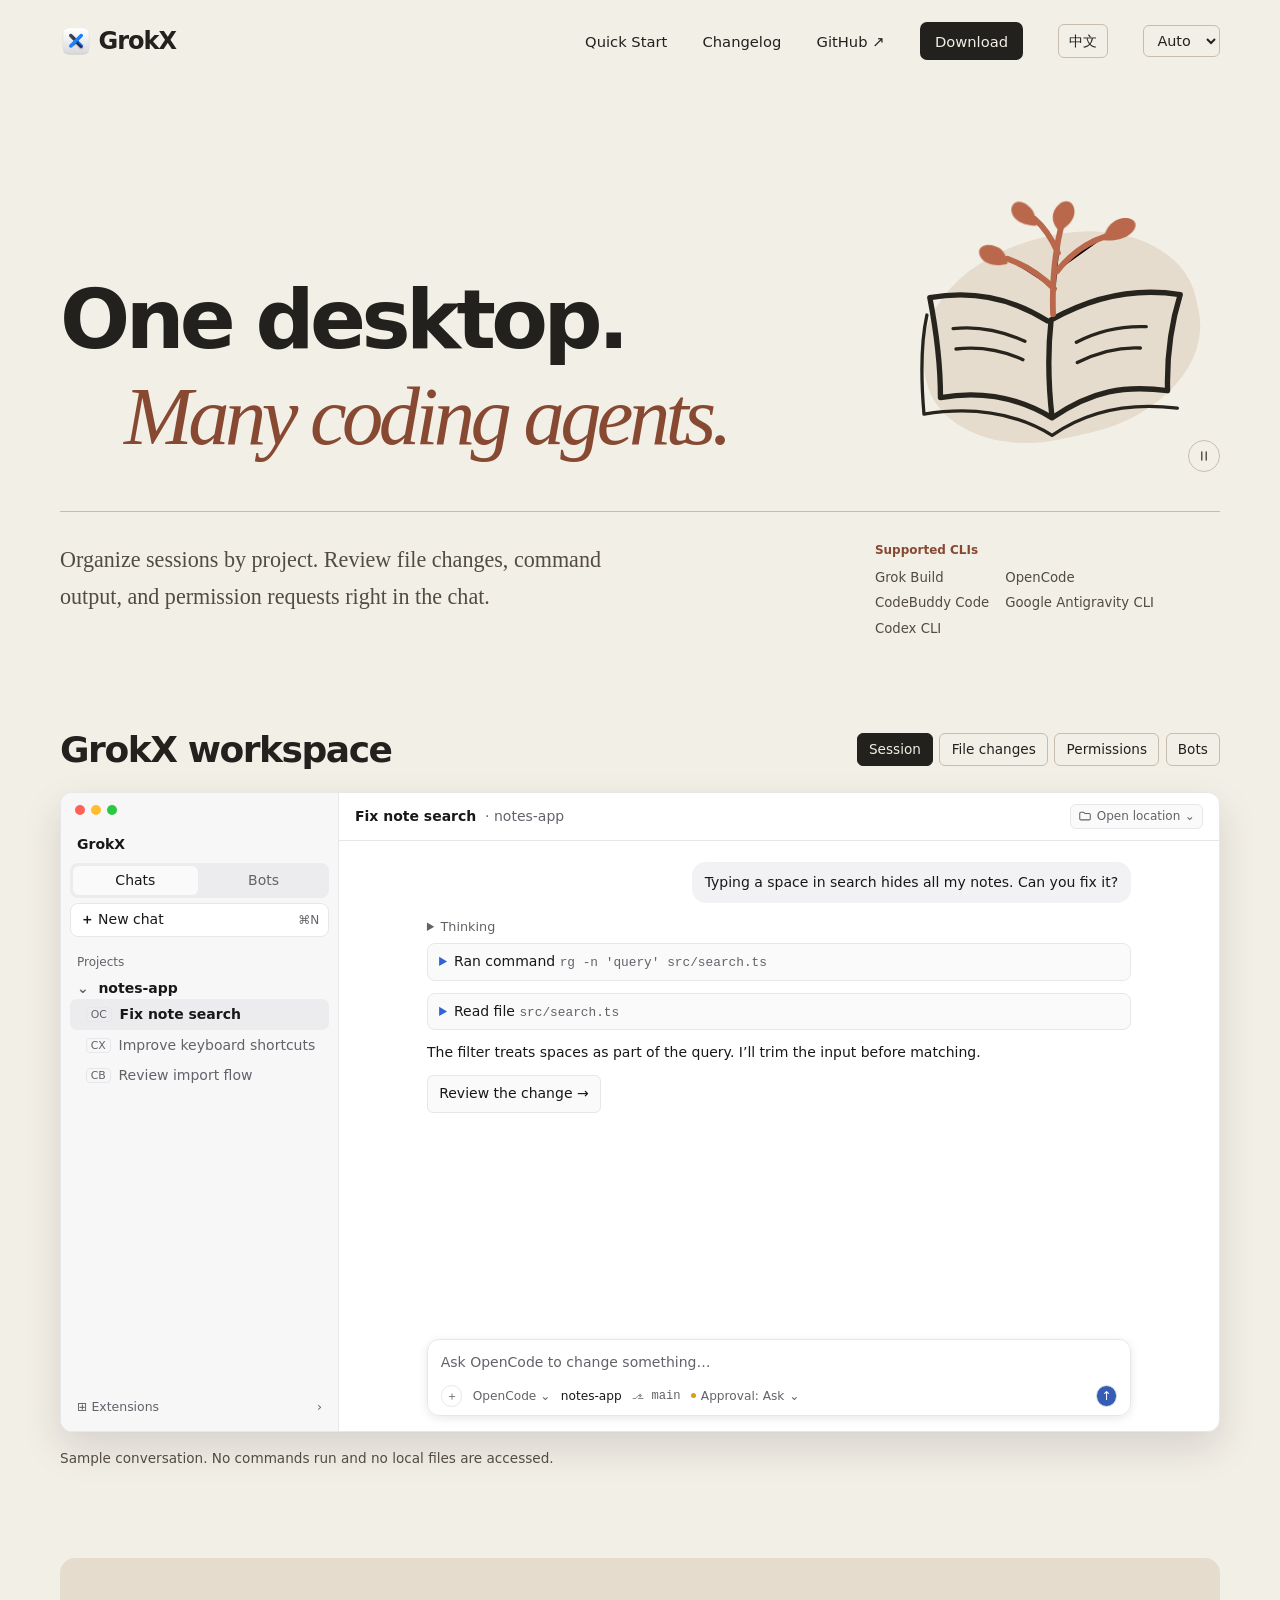
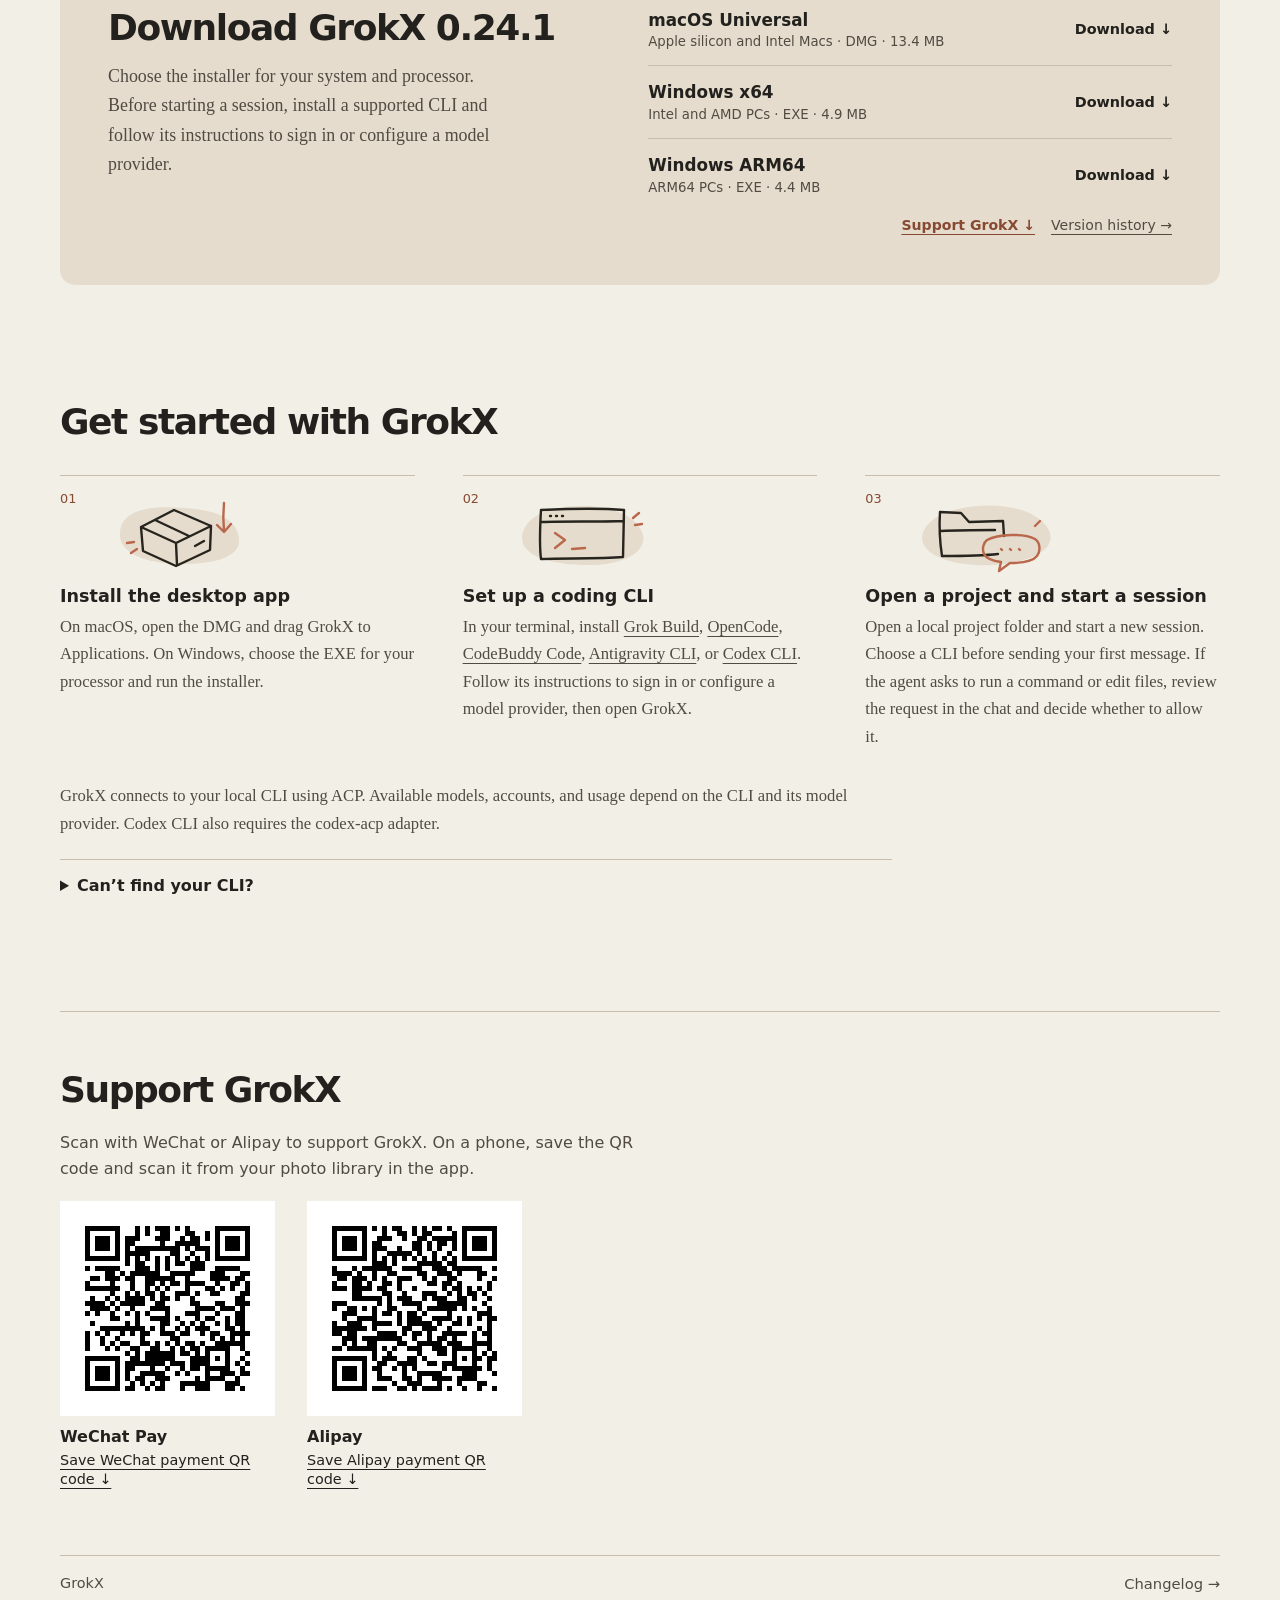
==== index.html @ e0d420cb "Give the hero illustration a gentle looping motion" ====
<!doctype html>
<html lang="zh-CN">
<head>
<meta charset="utf-8">
<meta name="viewport" content="width=device-width, initial-scale=1">
<meta name="description" content="下载 GrokX，了解如何安装 CLI、打开项目并开始会话。" data-en-content="Download GrokX and learn how to install a CLI, open a project, and start a session.">
<link rel="icon" href="grokx-icon.png">
<link rel="preload" href="fonts/wenkai-tc-heading.woff2" as="font" type="font/woff2" crossorigin>

<title data-en="GrokX · Downloads and Quick Start">GrokX · 下载与使用指南</title>
<script src="preferences.js"></script>
<link rel="stylesheet" href="site.css">
<!-- The workspace markup and stylesheet must update together. -->
<link rel="stylesheet" href="preview.4d5db978c42a.css">
<script src="preview.3f9834905d82.js" defer></script>
<style>
/* LXGW WenKai TC Light from Google Fonts, subset to the homepage heading. See fonts/OFL-LXGW-WenKai-TC.txt. */
@font-face{font-family:"GrokX WenKai";src:url("fonts/wenkai-tc-heading.woff2") format("woff2");font-style:normal;font-weight:300;font-display:swap}
.hero{padding:clamp(3.75rem,8vw,7rem) 0 clamp(3.5rem,7vw,6rem)}
.hero-composition{display:grid;grid-template-columns:minmax(0,2.25fr) minmax(0,1fr);align-items:end;gap:clamp(1rem,3vw,2.5rem);padding-bottom:clamp(1.8rem,4vw,3.25rem)}
.hero h1{position:relative;z-index:1;margin:0;font-size:clamp(3rem,7.35vw,6.3rem);letter-spacing:-.055em;line-height:1.04;font-weight:760}
.hero-line,.hero-accent{display:block}
@media(prefers-reduced-motion:no-preference){
  .typing-rest{visibility:hidden}
  .typing-cursor{position:relative}
  .typing-cursor::after{content:"";position:absolute;inset-inline-start:.035em;inset-block-end:.1em;width:2px;height:.78em;background:currentColor}
}
.hero-accent{padding-inline-start:clamp(1rem,5vw,4.1rem);margin-top:.13em;font-weight:650;letter-spacing:-.04em;color:var(--step)}
html[lang="zh-CN"] .hero h1{font-family:"GrokX WenKai","Kaiti SC",KaiTi,var(--serif);font-weight:300;font-synthesis:none;letter-spacing:-.02em;line-height:1.1}
html[lang="zh-CN"] .hero-accent{font-weight:inherit;letter-spacing:inherit}
html[lang="en"] .hero h1{font-size:clamp(2.65rem,6.45vw,5.55rem)}
html[lang="en"] .hero-accent{font-family:var(--serif);font-style:italic;font-weight:400;letter-spacing:inherit}
.hero-art{position:relative;isolation:isolate;align-self:end;margin:0 0 -.75rem;max-width:330px;width:100%;justify-self:end}
.hero-art::before{content:"";position:absolute;z-index:-1;inset:18% 6% 12% 9%;background:var(--sand);border-radius:52% 45% 48% 42%;transform:rotate(-12deg)}
.art{display:block;width:100%;overflow:visible}
.hero-motion{position:absolute;inset-inline-end:0;inset-block-end:0;width:32px;height:32px;padding:7px;border:1px solid var(--line);border-radius:50%;background:var(--paper);color:var(--soft);cursor:pointer}
.hero-motion:hover{color:var(--ink);background:var(--sand)}
.hero-motion:focus-visible{outline:2px solid var(--focus);outline-offset:3px}
.hero-motion svg{display:block;width:100%;height:100%}
.hero-motion[aria-pressed="true"] .motion-play,.hero-motion[aria-pressed="false"] .motion-pause{display:none}
.hero-notes{display:grid;grid-template-columns:minmax(0,2.25fr) minmax(0,1fr);gap:clamp(1rem,3vw,2.5rem);align-items:start;border-top:1px solid var(--line);padding-top:clamp(1.2rem,2.5vw,1.9rem)}
.lead,.panel-intro p,.steps p,.note{font-family:var(--serif);color:var(--soft);line-height:1.65}
.lead{font-size:clamp(1.13rem,1.85vw,1.38rem);margin:0;max-width:34rem}
.hero-tools{font-size:.83rem;color:var(--soft);line-height:1.45}
.hero-tools p{margin:0 0 .5rem;font-size:.75rem;font-weight:650;color:var(--step)}
.hero-tools ul{display:grid;grid-template-columns:auto minmax(0,1fr);gap:.4rem 1rem}
.hero-tools li{border:0}
.downloads{display:grid;grid-template-columns:minmax(0,1fr) minmax(0,1.13fr);gap:clamp(2rem,6vw,6rem);background:var(--sand);border-radius:15px;padding:clamp(1.65rem,4vw,3rem)}
.panel-intro{display:flex;flex-direction:column;align-items:flex-start}
h2{font-size:clamp(1.65rem,3vw,2.25rem);letter-spacing:-.04em;line-height:1.2;margin:0}
.panel-intro p{font-size:1.12rem;max-width:25rem;margin:.75rem 0 1.5rem}
.history{color:var(--soft);font-size:.88rem;line-height:1.6}
.history{display:flex;justify-content:flex-end;flex-wrap:wrap;gap:.6rem 1rem;margin:1rem 0 0}
.support-link{color:var(--step);font-weight:650}
.troubleshooting{max-width:52rem;margin-top:1.4rem;padding-top:1rem;border-top:1px solid var(--line)}
.troubleshooting summary{cursor:pointer;font-weight:600}
.troubleshooting p{font-family:var(--serif);color:var(--soft);line-height:1.65}
ul{list-style:none;margin:0;padding:0}
li+li{border-top:1px solid var(--line)}
.download{display:grid;grid-template-columns:minmax(0,1fr) auto;align-items:center;gap:.3rem 1rem;padding:1rem 0;text-decoration:none}
li:first-child .download{padding-top:.2rem}
li:last-child .download{padding-bottom:.2rem}
.download strong{font-size:1.05rem;font-weight:650}
.download:hover strong{text-decoration:underline}
.detail{grid-row:2;color:var(--soft);font-size:.83rem}
.action{grid-column:2;grid-row:1 / 3;font-size:.9rem;font-weight:650;white-space:nowrap}
.guide{padding:clamp(3.75rem,9vw,7.5rem) 0}
.support{border-top:1px solid var(--line);padding:clamp(2rem,5vw,3.5rem) 0 clamp(2.3rem,5vw,4rem)}
.support-body{margin:1.2rem 0 .2rem}
.support-body p{max-width:38rem;margin:0 0 1.25rem;color:var(--soft);line-height:1.6}
.support-options{display:grid;grid-template-columns:repeat(2,minmax(0,215px));gap:1.4rem 2rem}
.support-options figure{margin:0}
.support-options img{display:block;width:100%;height:auto;background:#fff}
.support-options figcaption{margin:.65rem 0 .25rem;font-weight:650}
.support-options a{font-size:.9rem}
@media(max-width:540px){.support-options{grid-template-columns:minmax(0,215px)}}
.download-dialog{width:min(34rem,calc(100% - 2rem));max-height:calc(100dvh - 2rem);overflow:auto;padding:clamp(1rem,4vw,2rem);border:1px solid var(--line);border-radius:15px;background:var(--paper);color:var(--ink)}
.download-dialog::backdrop{background:#18151099}
.download-dialog header{display:flex;align-items:flex-start;justify-content:space-between;gap:1rem}
.download-dialog h2{font-size:clamp(1.35rem,4vw,1.8rem)}
.download-dialog p{color:var(--soft);line-height:1.5;margin:.6rem 0 1rem}
.download-dialog form{margin:0}
.dialog-close{border:0;background:transparent;color:inherit;font:inherit;font-size:1.5rem;line-height:1;cursor:pointer;padding:0 .2rem .25rem}
.dialog-close:focus-visible{outline:2px solid var(--focus);outline-offset:3px}
.dialog-codes .support-options{grid-template-columns:repeat(2,minmax(0,1fr));gap:clamp(.75rem,4vw,1.25rem)}
.dialog-codes .support-options img{max-width:215px}
.dialog-codes .support-options a{font-size:.8rem;overflow-wrap:anywhere}
.dialog-actions{display:flex;justify-content:flex-end;margin-top:1.25rem}

.steps{display:grid;grid-template-columns:repeat(3,minmax(0,1fr));gap:clamp(1.4rem,4vw,3rem);margin-top:2rem}
.steps article{border-top:1px solid var(--line);padding-top:.8rem}
.step-visual{display:flex;align-items:flex-start;gap:clamp(.8rem,2vw,1.5rem);margin:.15rem 0 .65rem}
.step-sketch{display:block;width:clamp(7rem,13vw,10rem);height:auto}
.step-sketch .wash{fill:var(--sand)}
.step-sketch .ink,.step-sketch .accent{fill:none;stroke:var(--illustration-ink);stroke-width:2.4;stroke-linecap:round;stroke-linejoin:round}
.step-sketch .accent{stroke:var(--clay)}
.step-no{color:var(--step);font-size:.8rem;font-variant-numeric:tabular-nums}
h3{font-size:1.1rem;margin:.65rem 0 .45rem}
.steps p,.note{margin:0;font-size:1.04rem}
.note{max-width:52rem;margin-top:2rem}
@media(max-width:850px){
  .hero-composition{grid-template-columns:minmax(0,1fr);gap:.25rem;padding-bottom:1.6rem}
  .hero h1{font-size:clamp(2.3rem,8.3vw,4.8rem)}
  html[lang="en"] .hero h1{font-size:clamp(2.25rem,7.6vw,4.4rem)}
  .hero-art{width:min(49%,220px);margin:-.3rem 0 -.35rem}
  .hero-notes{grid-template-columns:1fr;gap:1rem}
  .hero-tools ul{grid-template-columns:repeat(2,minmax(0,max-content));gap:.45rem 1.5rem}
}
@media(max-width:720px){.hero{padding:2.8rem 0 3.5rem}.downloads,.steps{grid-template-columns:1fr}.downloads{gap:1.8rem}.steps{gap:1.3rem}}
@media(max-width:370px){.hero-accent{padding-inline-start:.45rem}}
.download:focus-visible strong{text-decoration:underline}
.button:hover,.button:focus-visible{background:var(--button-hover);text-decoration:none}
.download:hover,.download:focus-visible{background:var(--row-hover);border-radius:6px}
#downloads,#guide,#support{scroll-margin-top:1.25rem}
.action [aria-hidden]{display:inline-block}
@media(prefers-reduced-motion:no-preference){
  .art .ink-lines path{stroke-dasharray:1;animation:draw-ink 920ms cubic-bezier(.3,.05,.35,1) both}
  .art .ink-lines path:nth-child(2){animation-delay:180ms}
  .art .ink-stem{stroke-dasharray:1;animation:draw-ink 920ms cubic-bezier(.3,.05,.35,1) 320ms both}
  .art-sprout{transform-box:view-box;transform-origin:49.4% 45.3%}
  .hero-art.motion-ready .art-sprout{animation:sprout-sway 6.5s ease-in-out 1.45s infinite}
  .hero-art:is(.motion-paused,.motion-offscreen) .art-sprout{animation-play-state:paused}
  .art .ink-leaves path{transform-box:fill-box;transform-origin:50% 90%;animation:settle-leaf 420ms cubic-bezier(.2,.65,.3,1) both}
  .art .ink-leaves path:nth-child(1){animation-delay:900ms}
  .art .ink-leaves path:nth-child(2){animation-delay:820ms}
  .art .ink-leaves path:nth-child(3){animation-delay:660ms}
  .art .ink-leaves path:nth-child(4){animation-delay:780ms}
  html{scroll-behavior:smooth}
  .button{transition:background-color 180ms ease,transform 180ms ease,box-shadow 180ms ease}
  .button:focus-visible{transform:translateY(-2px);box-shadow:0 5px 12px var(--shadow)}
  .download{transition:background-color 180ms ease}
  .action [aria-hidden]{transition:transform 180ms ease}
  .download:focus-visible .action [aria-hidden]{transform:translateY(3px)}
  @media(hover:hover){
    .button:hover{transform:translateY(-2px);box-shadow:0 5px 12px var(--shadow)}
    .download:hover .action [aria-hidden]{transform:translateY(3px)}
  }
  .button:active{transform:translateY(1px);box-shadow:none}
  .download:active .action [aria-hidden]{transform:translateY(5px)}
  .section-enter{animation:section-enter 440ms cubic-bezier(.2,.65,.3,1)}
  .section-enter:focus-within{animation:none}
}
@keyframes section-enter{from{opacity:.8;transform:translateY(10px)}to{opacity:1;transform:translateY(0)}}
@keyframes draw-ink{from{stroke-dashoffset:1}to{stroke-dashoffset:0}}
@keyframes sprout-sway{0%,100%{transform:rotate(0)}25%{transform:rotate(4deg)}72%{transform:rotate(-3deg)}}
@keyframes settle-leaf{from{opacity:0;transform:scale(.78)}to{opacity:1;transform:scale(1)}}
</style>
</head>
<body>
<nav class="shell" aria-label="主导航" data-en-label="Main navigation">
  <span class="wordmark"><img src="grokx-icon.png" width="32" height="32" alt="">GrokX</span>
  <div><a href="#guide" data-en="Quick Start">使用指南</a><a href="changelog.html" data-en="Changelog">更新记录</a><a href="https://github.com/onedou/grokx-releases">GitHub ↗</a><a class="button" href="#downloads" data-en="Download">下载</a><button class="language-toggle" type="button" hidden></button>
    <select class="theme-select" aria-label="显示主题" data-en-label="Color theme" hidden>
      <option value="auto" data-en="Auto">自动</option>
      <option value="light" data-en="Light">亮色</option>
      <option value="dark" data-en="Dark">暗色</option>
    </select>
  </div>
</nav>
<main class="shell">
  <header class="hero">
    <div class="hero-composition">
      <h1><span class="hero-line" data-en="One desktop.">一个桌面，</span> <span class="hero-accent" data-en="Many coding agents.">多种编程助手。</span></h1>
      <div class="hero-art">
        <svg class="art" viewBox="0 0 340 296" aria-hidden="true">
          <g class="ink-lines" fill="none" stroke-linecap="round" stroke-linejoin="round">
            <path pathLength="1" d="M162 141c-36-23-75-32-121-24 6 31 11 67 11 103 41-7 79-1 115 21 41-28 75-34 119-28-1-37 4-70 13-99-49-8-92 3-133 26-4 36-3 66 1 101" stroke="var(--illustration-ink)" stroke-width="5.5"/>
            <path pathLength="1" d="M65 149c26-3 50 2 74 13m-71 8c26-3 47 1 69 11m55-18c23-12 47-17 72-16m-71 37c24-12 46-16 65-15M38 135c-7 32-6 67-3 102 44-7 90-4 132 22 36-25 81-34 129-28" stroke="var(--illustration-ink)" stroke-width="3.4"/>
          </g>
          <g class="art-sprout">
            <path class="ink-stem" stroke-linecap="round" stroke-linejoin="round" pathLength="1" d="M168 134c-1-28 1-61 9-93m-8 67c-14-15-29-24-48-31m51 13c15-19 31-30 50-36m-49 17c-6-14-13-26-24-35" stroke="var(--clay)" stroke-width="6"/>
            <g class="ink-leaves" fill="var(--clay)">
              <path d="M174 48c-9-9-8-20 0-27 7-6 15-3 16 6 1 9-7 18-16 21z"/>
              <path d="M151 43c-15 0-26-7-26-17 1-9 10-10 17-4 7 5 8 12 9 21z"/>
              <path d="M121 82c-12 4-27 0-29-10-2-8 8-11 16-8 8 2 12 9 13 18z"/>
              <path d="M220 58c1-14 12-24 24-23 10 1 12 9 4 16-7 6-16 8-28 7z"/>
            </g>
          </g>
        </svg>
        <button type="button" class="hero-motion" aria-pressed="true" aria-label="插画动画" data-en-label="Illustration animation" hidden>
          <svg viewBox="0 0 18 18" fill="none" stroke="currentColor" stroke-width="1.6" stroke-linecap="round" stroke-linejoin="round" aria-hidden="true">
            <path class="motion-pause" d="M6.5 4.5v9m5-9v9"/>
            <path class="motion-play" d="m6 4 7 5-7 5z"/>
          </svg>
        </button>
      </div>
    </div>
    <div class="hero-notes">
      <p class="lead" data-en="Organize sessions by project. Review file changes, command output, and permission requests right in the chat.">用 GrokX 按项目管理会话，在聊天中查看文件改动和命令输出，并处理权限请求。</p>
      <div class="hero-tools">
        <p data-en="Supported CLIs">支持的 CLI</p>
        <ul>
          <li>Grok Build</li><li>OpenCode</li>
          <li>CodeBuddy Code</li><li>Google Antigravity CLI</li>
          <li>Codex CLI</li>
        </ul>
      </div>
    </div>
  </header>
  <section id="preview" aria-labelledby="preview-title">
    <div class="preview-heading">
      <div>
        <h2 id="preview-title" data-en="GrokX workspace">GrokX 工作区</h2>
      </div>
      <div class="preview-switcher" role="group" aria-label="会话视图" data-en-label="Session views" hidden>
        <button type="button" data-preview-scene="chat" aria-controls="preview-chat" aria-pressed="true" data-en="Session">项目会话</button>
        <button type="button" data-preview-scene="diff" aria-controls="preview-diff" aria-pressed="false" data-en="File changes">文件改动</button>
        <button type="button" data-preview-scene="approval" aria-controls="preview-approval" aria-pressed="false" data-en="Permissions">权限审批</button>
        <button type="button" data-preview-scene="bots" aria-controls="preview-bots" aria-pressed="false">Bots</button>
      </div>
    </div>
    <div class="preview-window">
      <aside class="preview-project">
        <span class="preview-lights" aria-hidden="true"><i></i><i></i><i></i></span>
        <strong class="preview-brand">GrokX</strong>
        <div class="preview-sidebar-controls">
          <div class="preview-mode" hidden>
            <button type="button" data-preview-mode="chat" aria-pressed="true" data-en="Chats">对话</button>
            <button type="button" data-preview-mode="bots" aria-pressed="false">Bots</button>
          </div>
          <div class="preview-new" aria-hidden="true"><span><b>＋</b> <span data-en="New chat">新会话</span></span><span>⌘N</span></div>
          <div class="preview-new preview-new-bot" aria-hidden="true" hidden><span><b>＋</b> <span data-en="New Bot">新建 Bot</span></span><span>⌘N</span></div>
        </div>
        <div class="preview-project-chat">
          <p class="preview-side-label" data-en="Projects">项目</p>
          <strong class="preview-project-name"><span aria-hidden="true">⌄</span> notes-app</strong>
          <ul class="preview-sessions" aria-label="项目会话" data-en-label="Project sessions">
            <li class="preview-session is-current"><span class="preview-agent">OC</span><strong data-en="Fix note search">修复笔记搜索</strong></li>
            <li class="preview-session"><span class="preview-agent">CX</span><span data-en="Improve keyboard shortcuts">优化快捷键</span></li>
            <li class="preview-session"><span class="preview-agent">CB</span><span data-en="Review import flow">检查导入流程</span></li>
          </ul>
        </div>
        <ul class="preview-bot-list" aria-label="Bot 列表" data-en-label="Bots" hidden>
          <li><button type="button" data-preview-bot="assistant" aria-pressed="true"><span class="preview-bot-avatar is-assistant" aria-hidden="true"><i></i><i></i></span><span><strong data-en="Assistant">助理</strong><small data-en="Development assistant">研发助理</small></span></button></li>
          <li><button type="button" data-preview-bot="designer" aria-pressed="false"><span class="preview-bot-avatar is-designer" aria-hidden="true"><i></i><i></i></span><span><strong data-en="Designer">设计师</strong><small data-en="Interface designer">界面设计师</small></span></button></li>
          <li><button type="button" data-preview-bot="engineer" aria-pressed="false"><span class="preview-bot-avatar is-engineer" aria-hidden="true"><i></i><i></i></span><span><strong data-en="Engineer">程序员</strong><small data-en="Software engineer">开发工程师</small></span></button></li>
        </ul>
        <div class="preview-side-footer" aria-hidden="true"><span>⊞ <span data-en="Extensions">扩展中心</span></span><span>›</span></div>
      </aside>
      <div class="preview-body">
        <div class="preview-chrome">
          <strong data-en="Fix note search">修复笔记搜索</strong>
          <span class="preview-path">· notes-app</span>
          <span class="preview-location" aria-hidden="true"><svg viewBox="0 0 20 20" fill="none" stroke="currentColor" stroke-width="1.5"><path d="M2.5 6a1.5 1.5 0 0 1 1.5-1.5h4l2 2h6A1.5 1.5 0 0 1 17.5 8v6a1.5 1.5 0 0 1-1.5 1.5H4A1.5 1.5 0 0 1 2.5 14z"/></svg><span data-en="Open location">打开位置</span> ⌄</span>
        </div>
        <div class="preview-bot-header" hidden>
          <div class="preview-bot-header-row">
            <div class="preview-bot-profile" data-bot-profile="assistant">
              <span class="preview-bot-avatar is-assistant" aria-hidden="true"><i></i><i></i></span><div><strong data-en="Assistant">助理</strong><small data-en="Development assistant">研发助理</small></div>
            </div>
            <div class="preview-bot-profile" data-bot-profile="designer" hidden>
              <span class="preview-bot-avatar is-designer" aria-hidden="true"><i></i><i></i></span><div><strong data-en="Designer">设计师</strong><small data-en="Interface designer">界面设计师</small></div>
            </div>
            <div class="preview-bot-profile" data-bot-profile="engineer" hidden>
              <span class="preview-bot-avatar is-engineer" aria-hidden="true"><i></i><i></i></span><div><strong data-en="Engineer">程序员</strong><small data-en="Software engineer">开发工程师</small></div>
            </div>
            <span class="preview-idle" data-en="Idle">空闲</span>
          </div>
          <div class="preview-bot-tabs" role="group" aria-label="Bot 视图" data-en-label="Bot views">
            <button type="button" data-preview-bot-view="conversation" aria-pressed="true" data-en="Chat">对话</button>
            <button type="button" data-preview-bot-view="memory" aria-pressed="false" data-en="Memory">记忆</button>
            <button type="button" data-preview-bot-view="settings" aria-pressed="false" data-en="Settings">设置</button>
          </div>
        </div>
        <div class="preview-panel" id="preview-chat" data-preview-panel="chat">
          <p class="preview-message" data-en="Typing a space in search hides all my notes. Can you fix it?">搜索框里输入空格，所有笔记就不见了。帮我修一下？</p>
          <details class="preview-thought">
            <summary data-en="Thinking">思考</summary>
            <p data-en="I’ll check how the search handles whitespace.">我先看看搜索是怎么处理空格的。</p>
          </details>
          <details class="preview-tool">
            <summary><span data-en="Ran command">已执行</span> <code>rg -n 'query' src/search.ts</code></summary>
            <pre><code>4: const needle = query.toLowerCase();</code></pre>
          </details>
          <details class="preview-tool">
            <summary><span data-en="Read file">读取文件</span> <code>src/search.ts</code></summary>
            <pre><code>const needle = query.toLowerCase();
return notes.filter(note =&gt; note.title.toLowerCase().includes(needle));</code></pre>
          </details>
          <p data-en="The filter treats spaces as part of the query. I’ll trim the input before matching.">过滤器把空格当成了关键词的一部分。我会先去掉查询词两端的空白。</p>
          <button type="button" data-preview-go="diff" data-en="Review the change →" hidden>查看改动 →</button>
        </div>
        <div class="preview-panel" id="preview-diff" data-preview-panel="diff" hidden>
          <p data-en="The tool card shows exactly which line changed. A blank query now keeps all notes visible.">工具卡片里能看到具体改了哪一行。纯空格现在会按空查询处理，保留全部笔记。</p>
          <details class="preview-tool" open>
            <summary><span data-en="Edited">已编辑</span> <code>src/search.ts</code></summary>
            <pre class="preview-diff"><code><del>− const needle = query.toLowerCase();</del><ins>+ const needle = query.trim().toLowerCase();</ins><span>  return notes.filter(note =&gt; note.title.toLowerCase().includes(needle));</span></code></pre>
          </details>
          <button type="button" data-preview-go="approval" data-en="Review the permission request →" hidden>查看权限请求 →</button>
        </div>
        <div class="preview-panel" id="preview-approval" data-preview-panel="approval" hidden>
          <p data-en="The agent wants to run the project tests. You can review the command before deciding.">助手想运行项目测试。你可以先看命令，再决定是否允许。</p>
          <div class="preview-approval">
            <div class="preview-request">
              <strong data-en="Allow this command?">允许执行这条命令吗？</strong>
              <code>pnpm test</code>
              <div class="preview-approval-actions">
                <button type="button" data-preview-decision="deny" data-en="Deny">拒绝</button>
                <button type="button" data-preview-decision="allow" data-en="Allow once">允许一次</button>
              </div>
            </div>
            <div class="preview-outcome" hidden>
              <div role="status">
                <p data-preview-result="allow" data-en="Allowed once. In this example, all 8 tests passed." hidden>已允许一次。演示中的 8 项测试全部通过。</p>
                <p data-preview-result="deny" data-en="Denied. The command was not run." hidden>已拒绝，命令未运行。</p>
              </div>
              <button type="button" data-preview-reset data-en="Reset decision">重试审批</button>
            </div>
          </div>
        </div>
        <div class="preview-panel" id="preview-bots" data-preview-panel="bots" hidden>
          <div class="preview-bot-thread" data-bot-thread="assistant">
            <div data-bot-view="conversation">
              <p class="preview-message" data-en="Summarize what still needs review for the new search field.">汇总一下新版搜索框还需要确认什么。</p>
              <div class="preview-bot-card"><span class="preview-bot-transfer" data-en="To Designer">发给设计师</span><p data-en="Please review the empty search hint for clarity.">请检查空搜索提示，看看文案是否清楚。</p></div>
              <div class="preview-bot-card"><span class="preview-bot-transfer" data-en="From Designer">来自设计师</span><p data-en="Use “Enter a keyword to search notes” and keep the current layout.">建议用「输入关键词搜索笔记」，同时保留现有布局。</p></div>
              <p data-en="Design feedback is in. The engineer can update the copy next.">已收到设计建议。接下来可以把文案交给程序员实现。</p>
            </div>
            <div class="preview-bot-info" data-bot-view="memory" hidden>
              <h3 data-en="Memory">记忆</h3>
              <p data-en="Summarize progress first, then list decisions that need a human.">先汇总进展，再列出需要人确认的事项。</p>
            </div>
            <div class="preview-bot-info" data-bot-view="settings" hidden>
              <dl><dt data-en="Role">角色</dt><dd data-en="Development assistant">研发助理</dd><dt data-en="CLI">使用的 CLI</dt><dd>Codex</dd></dl>
            </div>
          </div>
          <div class="preview-bot-thread" data-bot-thread="designer" hidden>
            <div data-bot-view="conversation">
              <p class="preview-message" data-en="Review the empty state in note search.">看看笔记搜索框的空状态提示。</p>
              <div class="preview-bot-card"><span class="preview-bot-transfer" data-en="From Assistant">来自助理</span><p data-en="Check the hint text and keep the current layout.">请检查提示文案，保留现有布局。</p></div>
              <div class="preview-bot-card"><span class="preview-bot-transfer" data-en="To Assistant">发给助理</span><p data-en="I suggest “Enter a keyword to search notes.”">建议改为「输入关键词搜索笔记」。</p></div>
              <p data-en="I’d keep the existing input styling and avoid adding more visual elements.">我会沿用现有的输入框样式，避免引入额外视觉元素。</p>
            </div>
            <div class="preview-bot-info" data-bot-view="memory" hidden>
              <h3 data-en="Memory">记忆</h3>
              <p data-en="Reuse existing components and specify empty and error states.">优先使用现有组件，写清空状态和错误状态。</p>
            </div>
            <div class="preview-bot-info" data-bot-view="settings" hidden>
              <dl><dt data-en="Role">角色</dt><dd data-en="Interface designer">界面设计师</dd><dt data-en="CLI">使用的 CLI</dt><dd>OpenCode</dd></dl>
            </div>
          </div>
          <div class="preview-bot-thread" data-bot-thread="engineer" hidden>
            <div data-bot-view="conversation">
              <p class="preview-message" data-en="Update the approved search hint in both languages.">把确认过的搜索提示更新到中英文资源。</p>
              <div class="preview-bot-card"><span class="preview-bot-transfer" data-en="From Assistant">来自助理</span><p data-en="The hint is approved. Please update both languages.">新提示文案已确认，请同步两种语言。</p></div>
              <div class="preview-bot-card"><span class="preview-bot-transfer" data-en="To Assistant">发给助理</span><p data-en="Both locale files are updated. Search behavior is unchanged.">已更新中英文资源，搜索逻辑没有改动。</p></div>
              <p data-en="Next, check that the hint remains readable in a narrow window.">下一步是检查提示在窄窗口下是否完整可读。</p>
            </div>
            <div class="preview-bot-info" data-bot-view="memory" hidden>
              <h3 data-en="Memory">记忆</h3>
              <p data-en="Keep changes scoped and check both languages before submitting.">改动集中在当前需求，提交前核对中英文。</p>
            </div>
            <div class="preview-bot-info" data-bot-view="settings" hidden>
              <dl><dt data-en="Role">角色</dt><dd data-en="Software engineer">开发工程师</dd><dt data-en="CLI">使用的 CLI</dt><dd>CodeBuddy</dd></dl>
            </div>
          </div>
        </div>
        <div class="preview-composer" aria-hidden="true">
          <p class="preview-composer-chat" data-en="Ask OpenCode to change something…">让 OpenCode 修改点什么…</p>
          <p class="preview-composer-bots" data-en="Send a message to the Bot…" hidden>发消息给 Bot…</p>
          <div class="preview-composer-bar">
            <span class="preview-attach">＋</span>
            <span class="preview-chat-engine">OpenCode ⌄</span>
            <span data-bot-engine="assistant" hidden>Codex ⌄</span>
            <span data-bot-engine="designer" hidden>OpenCode ⌄</span>
            <span data-bot-engine="engineer" hidden>CodeBuddy ⌄</span>
            <span class="preview-composer-project">notes-app</span>
            <code>⎇ main</code>
            <span class="preview-policy"><i></i><span data-en="Approval: Ask">审批：询问</span> ⌄</span>
            <span class="preview-send">↑</span>
          </div>
        </div>
      </div>
    </div>
    <p class="preview-caption" data-en="Sample conversation. No commands run and no local files are accessed.">示例会话，不会执行命令或访问本地文件。</p>
  </section>
  <section class="downloads" id="downloads" aria-labelledby="download-title">
    <div class="panel-intro">
      <h2 id="download-title"><span data-en="Download">下载</span> GrokX 0.24.1</h2>
      <p data-en="Choose the installer for your system and processor. Before starting a session, install a supported CLI and follow its instructions to sign in or configure a model provider.">按操作系统和处理器架构选择安装包。开始会话前，请先安装至少一个受支持的 CLI，并按其指引登录或配置模型服务。</p>
    </div>
    <div>
    <ul>
      <li><a class="download" href="https://github.com/onedou/grokx-releases/releases/download/v0.24.1/GrokX_0.24.1_universal.dmg"><strong data-en="macOS Universal">macOS 通用版</strong><span class="detail"><span data-en="Apple silicon and Intel Macs">Apple 芯片与 Intel Mac</span> · DMG · 13.4&nbsp;MB</span><span class="action"><span data-en="Download">下载</span> <span aria-hidden="true">↓</span></span></a></li>
      <li><a class="download" href="https://github.com/onedou/grokx-releases/releases/download/v0.24.1/GrokX_0.24.1_x64-setup.exe"><strong>Windows x64</strong><span class="detail"><span data-en="Intel and AMD PCs">Intel 与 AMD 电脑</span> · EXE · 4.9&nbsp;MB</span><span class="action"><span data-en="Download">下载</span> <span aria-hidden="true">↓</span></span></a></li>
      <li><a class="download" href="https://github.com/onedou/grokx-releases/releases/download/v0.24.1/GrokX_0.24.1_arm64-setup.exe"><strong>Windows ARM64</strong><span class="detail"><span data-en="ARM64 PCs">ARM64 电脑</span> · EXE · 4.4&nbsp;MB</span><span class="action"><span data-en="Download">下载</span> <span aria-hidden="true">↓</span></span></a></li>
    </ul>
    <p class="history"><a class="support-link" href="#support" data-en="Support GrokX ↓">支持 GrokX ↓</a><a href="changelog.html" data-en="Version history →">版本更新记录 →</a></p>
    </div>
  </section>
  <section class="guide" id="guide" aria-labelledby="guide-title">
    <h2 id="guide-title" data-en="Get started with GrokX">第一次使用 GrokX</h2>
    <div class="steps">
      <article>
        <div class="step-visual">
          <span class="step-no">01</span>
          <svg class="step-sketch" viewBox="0 0 160 84" aria-hidden="true">
            <path class="wash" d="M20 42C21 18 51 14 85 17c32 2 53 11 54 32 1 17-24 24-58 24-36 0-63-12-61-31Z"/>
            <path class="ink" d="M41 36 74 19l37 16-35 17-35-16Zm0 0 2 24 33 15 34-16 1-24M76 52l1 22M55 29l34 16m6 10 9-5"/>
            <path class="accent" d="M124 12c-1 10-1 18 0 28m-7-6 7 7 7-8M34 51l-7 1m10 6-6 4"/>
          </svg>
        </div>
        <h3 data-en="Install the desktop app">安装桌面客户端</h3><p data-en="On macOS, open the DMG and drag GrokX to Applications. On Windows, choose the EXE for your processor and run the installer.">macOS 用户打开 DMG，把 GrokX 拖入「应用程序」。Windows 用户按处理器架构选择 EXE，再运行安装程序。</p></article>
      <article>
        <div class="step-visual">
          <span class="step-no">02</span>
          <svg class="step-sketch" viewBox="0 0 160 84" aria-hidden="true">
            <path class="wash" d="M19 46C21 26 45 14 83 15c34 1 53 14 57 29 4 18-23 31-55 30-34 0-67-8-66-28Z"/>
            <path class="ink" d="M38 19c22-1 59-2 83 0l-1 47c-23 2-59 1-82 2-2-16-1-31 0-49Zm0 12c23-1 60 0 82-1M47 25h1m5 0h1m5 0h1"/>
            <path class="accent" d="m52 42 10 7-10 8m17 1 13-1m48-30 6-5m-4 12 7-1"/>
          </svg>
        </div>
        <h3 data-en="Set up a coding CLI">准备一个编程 CLI</h3><p><span data-en="In your terminal, install">在终端安装</span> <a href="https://x.ai/cli">Grok Build</a><span data-en=", ">、</span><a href="https://dev.opencode.ai/v2/docs">OpenCode</a><span data-en=", ">、</span><a href="https://www.codebuddy.cn/cli/">CodeBuddy Code</a><span data-en=", ">、</span><a href="https://antigravity.google/docs/cli/overview">Antigravity CLI</a><span data-en=", or "> 或 </span><a href="https://learn.chatgpt.com/docs/codex/cli">Codex CLI</a><span data-en=". Follow its instructions to sign in or configure a model provider, then open GrokX.">。按所选工具的指引登录或配置模型服务，再打开 GrokX。</span></p></article>
      <article>
        <div class="step-visual">
          <span class="step-no">03</span>
          <svg class="step-sketch" viewBox="0 0 160 84" aria-hidden="true">
            <path class="wash" d="M16 48c0-18 24-31 56-33 37-3 66 9 72 27 5 18-22 30-57 32-33 2-69-7-71-26Z"/>
            <path class="ink" d="M92 63c-17 2-36 2-56 2-2-13-3-29-2-44l21 1 8 9 34-1 1 15M35 40c18-1 37-1 54-1"/>
            <path class="accent" d="M81 49c11-6 37-7 48-1 5 3 6 12 2 17-4 5-16 7-27 7l-11 8 2-9c-8-1-15-4-17-8-2-5-1-11 3-14Zm14 9 1 1m8-1 1 1m8-1 1 1m15-24 5-5"/>
          </svg>
        </div>
        <h3 data-en="Open a project and start a session">打开项目，开始会话</h3><p data-en="Open a local project folder and start a new session. Choose a CLI before sending your first message. If the agent asks to run a command or edit files, review the request in the chat and decide whether to allow it.">选择本地项目目录并新建会话。发送第一条消息前，选择要使用的 CLI。助手请求执行命令或修改文件时，可在会话中查看权限提示并决定是否允许。</p></article>
    </div>
    <p class="note" data-en="GrokX connects to your local CLI using ACP. Available models, accounts, and usage depend on the CLI and its model provider. Codex CLI also requires the codex-acp adapter.">GrokX 通过 ACP 与本机 CLI 通信。模型、账号和用量由所选 CLI 及其模型服务决定。使用 Codex CLI 还需安装 codex-acp 适配器。</p>
    <details class="troubleshooting">
      <summary data-en="Can’t find your CLI?">找不到 CLI？</summary>
      <p><span data-en="First, check whether the command runs in your terminal. For example, try">先在终端确认对应命令能运行，例如</span> <code>grok --version</code><span data-en=". If the terminal can’t find it, check that the CLI is installed and its directory is on your PATH. After installing it or changing PATH, quit and reopen GrokX.">。如果终端也找不到命令，请检查 CLI 是否已安装，以及它的目录是否已加入系统 PATH。安装或调整 PATH 后，完全退出并重新打开 GrokX。</span></p>
      <p><span data-en="If your CLI is detected but the session asks you to sign in, authenticate in the terminal. For Grok Build, run">如果能找到 CLI，但会话提示需要登录，请在终端完成认证。例如，Grok Build 可以运行</span> <code>grok login</code><span data-en=".">。</span></p>
    </details>
  </section>
  <section class="support" id="support" aria-labelledby="support-title">
    <h2 id="support-title" data-en="Support GrokX">支持 GrokX</h2>
    <div class="support-body">
      <p data-en="Scan with WeChat or Alipay to support GrokX. On a phone, save the QR code and scan it from your photo library in the app.">用微信或支付宝扫一扫支持 GrokX。手机浏览时，可以先保存二维码，再在对应应用的扫一扫里从相册选取。</p>
      <div class="support-options">
        <figure>
          <img src="wechat-support.png" width="215" height="215" alt="" loading="lazy">
          <figcaption data-en="WeChat Pay">微信支付</figcaption>
          <a href="wechat-support.png" download data-en="Save WeChat payment QR code ↓">保存微信收款码 ↓</a>
        </figure>
        <figure>
          <img src="alipay-support.png" width="215" height="215" alt="" loading="lazy">
          <figcaption data-en="Alipay">支付宝</figcaption>
          <a href="alipay-support.png" download data-en="Save Alipay payment QR code ↓">保存支付宝收款码 ↓</a>
        </figure>
      </div>
    </div>
  </section>
</main>
<dialog class="download-dialog" aria-labelledby="download-dialog-title" aria-describedby="download-dialog-note">
  <header>
    <h2 id="download-dialog-title" data-en="Support GrokX">支持 GrokX</h2>
    <form method="dialog">
      <button class="dialog-close" aria-label="关闭" data-en-label="Close" type="submit">×</button>
    </form>
  </header>
  <p id="download-dialog-note" data-en="If GrokX helps you, you can support it with WeChat Pay or Alipay. Donations are optional.">如果 GrokX 对你有帮助，欢迎用微信或支付宝支持。捐赠完全自愿。</p>
  <div class="dialog-codes"></div>
  <div class="dialog-actions">
    <a class="button continue-download" data-en="Continue download" autofocus>继续下载</a>
  </div>
</dialog>
<footer class="shell"><span>GrokX</span><a href="changelog.html" data-en="Changelog →">更新记录 →</a></footer>
<script>
  document.addEventListener('DOMContentLoaded', () => {
    const finishTyping = typeHeroTitle();
    if (finishTyping) document.addEventListener('grokx:before-language-change', finishTyping, { once: true });
  });

  function typeHeroTitle() {
    const motion = matchMedia('(prefers-reduced-motion: no-preference)');
    if (!motion.matches) return;

    const title = document.querySelector('.hero h1');
    const lines = Array.from(title.children, (line) => {
      const text = line.textContent;
      const typed = document.createTextNode('');
      const rest = document.createElement('span');
      rest.className = 'typing-rest';
      rest.textContent = text;
      line.replaceChildren(typed, rest);
      line.setAttribute('aria-hidden', 'true');
      return { line, text, letters: Array.from(text), typed, rest };
    });
    title.setAttribute('aria-label', lines.map(({ text }) => text).join(' '));

    const cursor = document.createElement('span');
    cursor.className = 'typing-cursor';
    const count = lines.reduce((sum, { letters }) => sum + letters.length, 0);
    const cadence = Math.min(65, 850 / count);
    let row = 0;
    let index = 0;
    let timer;
    let finished = false;

    function finish() {
      if (finished) return;
      finished = true;
      clearTimeout(timer);
      motion.removeEventListener?.('change', finish);
      for (const { line, text } of lines) {
        line.textContent = text;
        line.removeAttribute('aria-hidden');
      }
      title.removeAttribute('aria-label');
    }

    function typeNext() {
      const { line, letters, typed, rest } = lines[row];
      if (!cursor.isConnected || cursor.parentNode !== line) rest.before(cursor);
      if (index === letters.length) {
        row++;
        index = 0;
        timer = setTimeout(row === lines.length ? finish : typeNext, 140);
        return;
      }
      typed.appendData(letters[index++]);
      rest.textContent = letters.slice(index).join('');
      timer = setTimeout(typeNext, cadence);
    }

    motion.addEventListener?.('change', finish);
    typeNext();
    return finish;
  }

  const downloadDialog = document.querySelector('.download-dialog');
  if (typeof downloadDialog.showModal === 'function') {
    const continueDownload = downloadDialog.querySelector('.continue-download');
    const dialogCodes = downloadDialog.querySelector('.dialog-codes');
    const supportCodes = document.querySelector('#support .support-options');

    document.querySelector('.downloads').addEventListener('click', (event) => {
      const link = event.target.closest('a.download');
      if (!link || event.defaultPrevented || event.button !== 0 ||
          event.metaKey || event.ctrlKey || event.shiftKey || event.altKey) return;

      dialogCodes.replaceChildren(supportCodes.cloneNode(true));
      continueDownload.href = link.href;
      downloadDialog.showModal();
      event.preventDefault();
    });
    continueDownload.addEventListener('click', () => downloadDialog.close());
  }

  (() => {
    const illustration = document.querySelector('.hero-art');
    const toggle = illustration.querySelector('.hero-motion');
    const motion = matchMedia('(prefers-reduced-motion: no-preference)');

    function updateMotionPreference() {
      toggle.hidden = !motion.matches;
      illustration.classList.toggle('motion-ready', motion.matches);
    }

    toggle.addEventListener('click', () => {
      const paused = illustration.classList.toggle('motion-paused');
      toggle.setAttribute('aria-pressed', String(!paused));
    });
    updateMotionPreference();
    motion.addEventListener?.('change', updateMotionPreference);

    if ('IntersectionObserver' in window) {
      const observer = new IntersectionObserver(([entry]) => {
        illustration.classList.toggle('motion-offscreen', !entry.isIntersecting);
      });
      observer.observe(illustration);
    }
  })();

  if ('IntersectionObserver' in window && matchMedia('(prefers-reduced-motion: no-preference)').matches) {
    const observer = new IntersectionObserver((entries) => {
      for (const entry of entries) {
        if (!entry.isIntersecting) continue;
        observer.unobserve(entry.target);
        entry.target.classList.add('section-enter');
      }
    }, { rootMargin: '0px 0px -32px 0px' });

    for (const section of document.querySelectorAll('#downloads, #guide')) {
      observer.observe(section);
    }
  }
</script>
</body>
</html>
---- site.css ----
@font-face{font-family:SortsMillGoudy;src:url("https://statics.kimi.ai/neo-design-static/p-font/SortsMillGoudy.ttf") format("truetype");font-display:swap}
:root{color-scheme:light;--ink:#22211d;--soft:#514b42;--paper:#f2efe7;--sand:#e5dccd;--line:#c8bdac;--clay:#ba684b;--illustration-ink:#27241e;--focus:#93492e;--button-hover:#39352e;--row-hover:#22211d09;--shadow:#22211d22;--step:#874932;--sans:system-ui,"PingFang SC","Microsoft YaHei",sans-serif;--serif:SortsMillGoudy,"Songti SC","Noto Serif CJK SC",SimSun,Georgia,serif;font-family:var(--sans)}
html[data-theme="dark"]{color-scheme:dark;--ink:#f0e9dc;--soft:#cec3b4;--paper:#211f1b;--sand:#302b24;--line:#615447;--clay:#de9675;--illustration-ink:#eee2d2;--focus:#e7a78b;--button-hover:#d8cdbd;--row-hover:#f0e9dc12;--shadow:#0005;--step:#e4a589}
*{box-sizing:border-box}
body{margin:0;background:var(--paper);color:var(--ink)}
.shell{width:min(1160px,calc(100% - 112px));margin-inline:auto}
a{color:inherit;text-underline-offset:.25em}
a:focus-visible,.language-toggle:focus-visible,.theme-select:focus-visible,.troubleshooting summary:focus-visible{outline:2px solid var(--focus);outline-offset:5px}
nav,footer{display:flex;justify-content:space-between;align-items:center;gap:1rem}
nav{min-height:82px}
nav div{display:flex;align-items:center;gap:clamp(1rem,3vw,2.2rem)}
nav a,footer a{text-decoration:none;font-size:.92rem}
nav a:hover,footer a:hover{text-decoration:underline}
.language-toggle,.theme-select{font:inherit;font-size:.9rem;color:inherit;background:none;border:1px solid var(--line);border-radius:6px;padding:.38rem .6rem;cursor:pointer}
.language-toggle:hover,.theme-select:hover{background:var(--row-hover)}
.theme-select{background:var(--paper);max-width:100%}
.wordmark{display:inline-flex;align-items:center;gap:.4rem;font-weight:780;letter-spacing:-.04em;font-size:1.5rem}
.wordmark img{display:block;width:32px;height:32px}
.button{display:inline-block;background:var(--ink);color:var(--paper);padding:.65rem .95rem;border-radius:7px;text-decoration:none}
footer{border-top:1px solid var(--line);padding:1.2rem 0 2rem;color:var(--soft);font-size:.9rem}
.wordmark-link{text-decoration:none}
@media(max-width:850px){nav{flex-wrap:wrap;padding:.8rem 0;row-gap:.65rem}nav div{max-width:100%;margin-left:auto;flex-wrap:wrap;justify-content:flex-end}}
@media(max-width:720px){.shell{width:calc(100% - 40px)}nav{min-height:68px}}
@media(max-width:520px){nav div{gap:clamp(.55rem,2.2vw,1rem)}nav a,.language-toggle,.theme-select{font-size:.8rem}}
---- preview.4d5db978c42a.css ----
#preview{scroll-margin-top:1.25rem;margin-bottom:clamp(3.4rem,7vw,6rem)}
.preview-heading{display:flex;align-items:center;justify-content:space-between;flex-wrap:wrap;gap:.85rem 2rem;margin-bottom:1.3rem}
.preview-switcher{display:flex;flex-wrap:wrap;gap:.4rem}
.preview-switcher[hidden],.preview-window [hidden]{display:none}
.preview-switcher button,.preview-window button{font:inherit;color:inherit;background:transparent;border:1px solid var(--line);border-radius:6px;cursor:pointer;padding:.45rem .7rem}
.preview-switcher button{font-size:.85rem}
.preview-switcher button[aria-pressed="true"]{background:var(--ink);border-color:var(--ink);color:var(--paper)}
.preview-switcher button:not([aria-pressed="true"]):hover{background:var(--row-hover)}
.preview-switcher button:focus-visible{outline:2px solid var(--focus);outline-offset:3px}

.preview-window{
  --app-bg:#fff;--app-side:#f7f7f8;--app-border:#e7e7ea;--app-text:#18181b;
  --app-muted:#626269;--app-selected:#ececef;--app-bubble:#f2f2f4;--app-card:#fafafb;
  --app-accent:#2f64d6;--app-shadow:#00000018;--app-add:#e8f7ee;--app-del:#fdecec;
  display:grid;grid-template-columns:minmax(10rem,24%) minmax(0,1fr);
  min-height:40rem;overflow:hidden;background:var(--app-bg);color:var(--app-text);
  border:1px solid var(--app-border);border-radius:12px;box-shadow:0 16px 38px var(--shadow);
  font: .875rem/1.5 system-ui,"PingFang SC","Microsoft YaHei",sans-serif;
}
[data-theme="dark"] .preview-window{
  --app-bg:#18181a;--app-side:#1c1d1f;--app-border:#2b2b2e;--app-text:#ededef;
  --app-muted:#a8a8b0;--app-selected:#2a2a2f;--app-bubble:#28282c;--app-card:#212125;
  --app-accent:#6d9aff;--app-shadow:#0005;--app-add:#173523;--app-del:#402323;
}
.preview-window button{border-color:var(--app-border);background:var(--app-card)}
.preview-window button:hover{background:var(--app-selected)}
.preview-window :is(button,summary):focus-visible{outline:2px solid var(--app-accent);outline-offset:2px}
.preview-project{display:flex;flex-direction:column;min-width:0;padding:.7rem .55rem;background:var(--app-side);border-inline-end:1px solid var(--app-border)}
.preview-lights{display:flex;gap:6px;padding:.08rem .3rem .5rem}
.preview-lights i{width:10px;height:10px;border-radius:50%;background:#ff6058}
.preview-lights i:nth-child(2){background:#ffbd2e}
.preview-lights i:nth-child(3){background:#29c941}
.preview-brand{margin:.65rem .45rem .55rem;font-weight:650}
.preview-mode,.preview-new{display:flex;justify-content:space-between;align-items:center;border-radius:8px}
.preview-mode{background:var(--app-selected);padding:3px;gap:3px;color:var(--app-muted);text-align:center}
.preview-mode button{width:50%;padding:.24rem;border:0;background:transparent;color:var(--app-muted)}
.preview-mode button[aria-pressed="true"]{background:var(--app-card);border-radius:6px;color:var(--app-text)}
.preview-new{margin:.3rem 0 .7rem;padding:.35rem .55rem;border:1px solid var(--app-border);background:var(--app-bg)}
.preview-new>span:last-child,.preview-side-label{color:var(--app-muted);font-size:.75rem}
.preview-side-label{margin:.3rem .45rem .45rem}
.preview-project-name{margin:.05rem .45rem .35rem;font-weight:650}
.preview-project-name span{color:var(--app-muted);margin-inline-end:.3rem}
.preview-sessions{margin:0;padding:0;list-style:none}
.preview-sessions li+li{border:0}
.preview-session{display:flex;align-items:center;gap:.5rem;min-width:0;padding:.3rem .5rem .3rem 1rem;border-radius:7px;color:var(--app-muted)}
.preview-session>*:last-child{overflow:hidden;text-overflow:ellipsis;white-space:nowrap}
.preview-session.is-current{background:var(--app-selected);color:var(--app-text)}
.preview-agent{border:1px solid var(--app-border);border-radius:4px;padding:0 .24rem;font-size:.68rem;line-height:1.2;color:var(--app-muted)}
.preview-side-footer{display:flex;justify-content:space-between;gap:.5rem;margin-top:auto;padding:.6rem .45rem .15rem;color:var(--app-muted);font-size:.78rem}
.preview-body{display:flex;min-width:0;flex-direction:column}
.preview-chrome{display:flex;align-items:center;gap:.55rem;min-height:3rem;padding:.55rem 1rem;border-bottom:1px solid var(--app-border)}
.preview-chrome strong{min-width:0;font-weight:650}
.preview-path{color:var(--app-muted);white-space:nowrap}
.preview-location{display:flex;align-items:center;gap:.28rem;margin-inline-start:auto;padding:.16rem .45rem;border:1px solid var(--app-border);border-radius:6px;background:var(--app-card);color:var(--app-muted);font-size:.75rem;white-space:nowrap}
.preview-location svg{width:14px;height:14px}
.preview-panel{width:min(100%,50rem);margin:0 auto;padding:1.35rem clamp(.9rem,4.5vw,3rem) .9rem;min-width:0}
.preview-panel p{margin:0 0 .75rem}
.preview-panel .preview-message{width:fit-content;max-width:90%;margin-inline-start:auto;padding:.62rem .8rem;border-radius:14px;background:var(--app-bubble)}
.preview-thought{margin:.85rem 0 .45rem;color:var(--app-muted);font-size:.8rem}
.preview-thought summary{cursor:pointer}
.preview-thought p{margin:.35rem 0 .45rem .85rem}
.preview-tool,.preview-approval{border:1px solid var(--app-border);border-radius:8px;margin:.45rem 0 .75rem;background:var(--app-card)}
.preview-tool summary{padding:.45rem .7rem;cursor:pointer}
.preview-tool summary::marker{color:var(--app-accent)}
.preview-tool code,.preview-approval code{font-size:.8rem;font-weight:400;color:var(--app-muted);overflow-wrap:anywhere}
.preview-tool pre{margin:0;padding:.6rem .75rem;border-top:1px solid var(--app-border);white-space:pre-wrap;overflow-wrap:anywhere}
.preview-diff :is(del,ins,span){display:block;padding:.1rem .35rem}
.preview-diff del{background:var(--app-del);text-decoration:none}
.preview-diff ins{background:var(--app-add);text-decoration:none}
.preview-approval{padding:.85rem}
.preview-approval code{display:block;margin:.5rem 0 .8rem}
.preview-approval-actions{display:flex;flex-wrap:wrap;gap:.5rem}
.preview-window button[data-preview-decision="allow"]{background:var(--app-accent);border-color:transparent;color:var(--app-bg);font-weight:650}
.preview-window button[data-preview-decision="allow"]:hover{filter:brightness(.95)}
.preview-outcome{margin:0;color:var(--app-muted)}
.preview-composer{width:min(calc(100% - 2rem),44rem);margin:auto auto .9rem;padding:.75rem .8rem .55rem;border:1px solid var(--app-border);border-radius:12px;box-shadow:0 2px 10px var(--app-shadow);color:var(--app-muted)}
.preview-composer p{margin:0 0 .75rem}
.preview-composer-bar{display:flex;flex-wrap:wrap;align-items:center;gap:.35rem .65rem;font-size:.76rem}
.preview-attach,.preview-send{display:grid;place-items:center;width:1.35rem;height:1.35rem;border-radius:50%;border:1px solid var(--app-border)}
.preview-send{margin-inline-start:auto;color:#fff;background:#365db5}
.preview-composer-project{color:var(--app-text)}
.preview-policy{display:flex;align-items:center;gap:.3rem}
.preview-policy i{width:5px;height:5px;border-radius:50%;background:#dc9d17}
.preview-caption{margin:1rem 0 0;color:var(--soft);font-size:.85rem;line-height:1.55}
@media(max-width:620px){
  .preview-window{grid-template-columns:minmax(0,1fr);min-height:0}
  .preview-project{flex-direction:row;align-items:center;gap:.55rem;border-inline-end:0;border-bottom:1px solid var(--app-border)}
  .preview-lights,.preview-brand{padding:0;margin:0}
  .preview-lights i{width:7px;height:7px}
  .preview-project-name{margin:0 0 0 auto}
  .preview-project :is(.preview-sidebar-controls,.preview-side-label,.preview-sessions,.preview-side-footer),.preview-path{display:none}
  .preview-chrome{padding-inline:.8rem}
  .preview-panel .preview-message{max-width:100%}
  .preview-composer{margin-top:.3rem}
  .preview-composer-project{display:none}
}

.preview-bot-list{list-style:none;margin:.5rem 0 0;padding:0}
.preview-bot-list li+li{border:0;margin-top:.18rem}
.preview-bot-list button{display:flex;align-items:center;gap:.55rem;width:100%;padding:.48rem;text-align:left;background:transparent;border-color:transparent}
.preview-bot-list button[aria-pressed="true"]{background:var(--app-selected)}
.preview-bot-list small,.preview-bot-profile small{display:block;color:var(--app-muted)}
.preview-bot-list strong{font-weight:600}
.preview-bot-avatar{--bot-color:#3265f5;display:inline-flex;align-items:center;justify-content:center;gap:4px;flex:none;width:1.9rem;height:1.9rem;border-radius:10px;background:var(--bot-color)}
.preview-bot-avatar.is-designer{--bot-color:#c83e42}
.preview-bot-avatar.is-engineer{--bot-color:#8250d9}
.preview-bot-avatar i{width:5px;height:6px;border-radius:50%;background:#fff}
.preview-bot-header{border-bottom:1px solid var(--app-border)}
.preview-bot-header-row{display:flex;align-items:center;justify-content:space-between;gap:.7rem;padding:.8rem 1rem .35rem}
.preview-bot-profile{display:flex;align-items:center;gap:.62rem}
.preview-bot-profile .preview-bot-avatar{width:2.5rem;height:2.5rem;border-radius:14px}
.preview-bot-profile strong{font-size:1rem}
.preview-idle{color:var(--app-muted);background:var(--app-selected);border-radius:6px;padding:.18rem .45rem;font-size:.75rem}
.preview-idle::before{content:"";display:inline-block;width:5px;height:5px;border-radius:50%;background:currentColor;margin-inline-end:.3rem;vertical-align:.12em}
.preview-bot-tabs{display:flex;gap:.8rem;padding:0 1rem}
.preview-bot-tabs button{border:0;border-radius:0;border-bottom:2px solid transparent;padding:.45rem 0;background:transparent;color:var(--app-muted)}
.preview-bot-tabs button[aria-pressed="true"]{border-bottom-color:var(--app-accent);color:var(--app-text)}
.preview-bot-card{--bot-transfer:#a84749;width:min(100%,35rem);margin:.65rem 0;padding:.62rem .75rem;border:1px solid color-mix(in srgb,var(--bot-transfer) 35%,var(--app-border));border-radius:10px;background:color-mix(in srgb,var(--bot-transfer) 8%,var(--app-bg))}
[data-theme="dark"] .preview-bot-card{--bot-transfer:#df6668}
.preview-bot-card p{margin:.2rem 0 0}
.preview-bot-transfer{font-size:.76rem;color:var(--app-muted)}
.preview-bot-transfer::before{content:"";display:inline-block;width:7px;height:7px;margin-inline-end:.35rem;border-radius:50%;background:var(--bot-transfer);vertical-align:.06em}
.preview-bot-info{padding:.75rem 1rem;border:1px solid var(--app-border);border-radius:9px;background:var(--app-card)}
.preview-bot-info h3,.preview-bot-info p{margin:.2rem 0 .45rem}
.preview-bot-info dl{display:grid;grid-template-columns:auto minmax(0,1fr);gap:.45rem 1rem;margin:0}
.preview-bot-info dt{color:var(--app-muted)}
.preview-bot-info dd{margin:0;font-weight:600}
@media(max-width:620px){
  .preview-project{flex-wrap:wrap}
  .preview-project .preview-sidebar-controls{display:block;width:min(10rem,62%);margin-inline-start:auto}
  .preview-project .preview-new,.preview-project-chat{display:none}
  .preview-bot-list{display:flex;flex-wrap:wrap;gap:.25rem;width:100%;margin:.1rem 0 0}
  .preview-bot-list li+li{margin:0}
  .preview-bot-list button{gap:.25rem;padding:.28rem;font-size:.75rem}
  .preview-bot-list button small{display:none}
  .preview-bot-list .preview-bot-avatar{width:1.15rem;height:1.15rem;border-radius:6px;gap:2px}
  .preview-bot-list .preview-bot-avatar i{width:3px;height:4px}
}
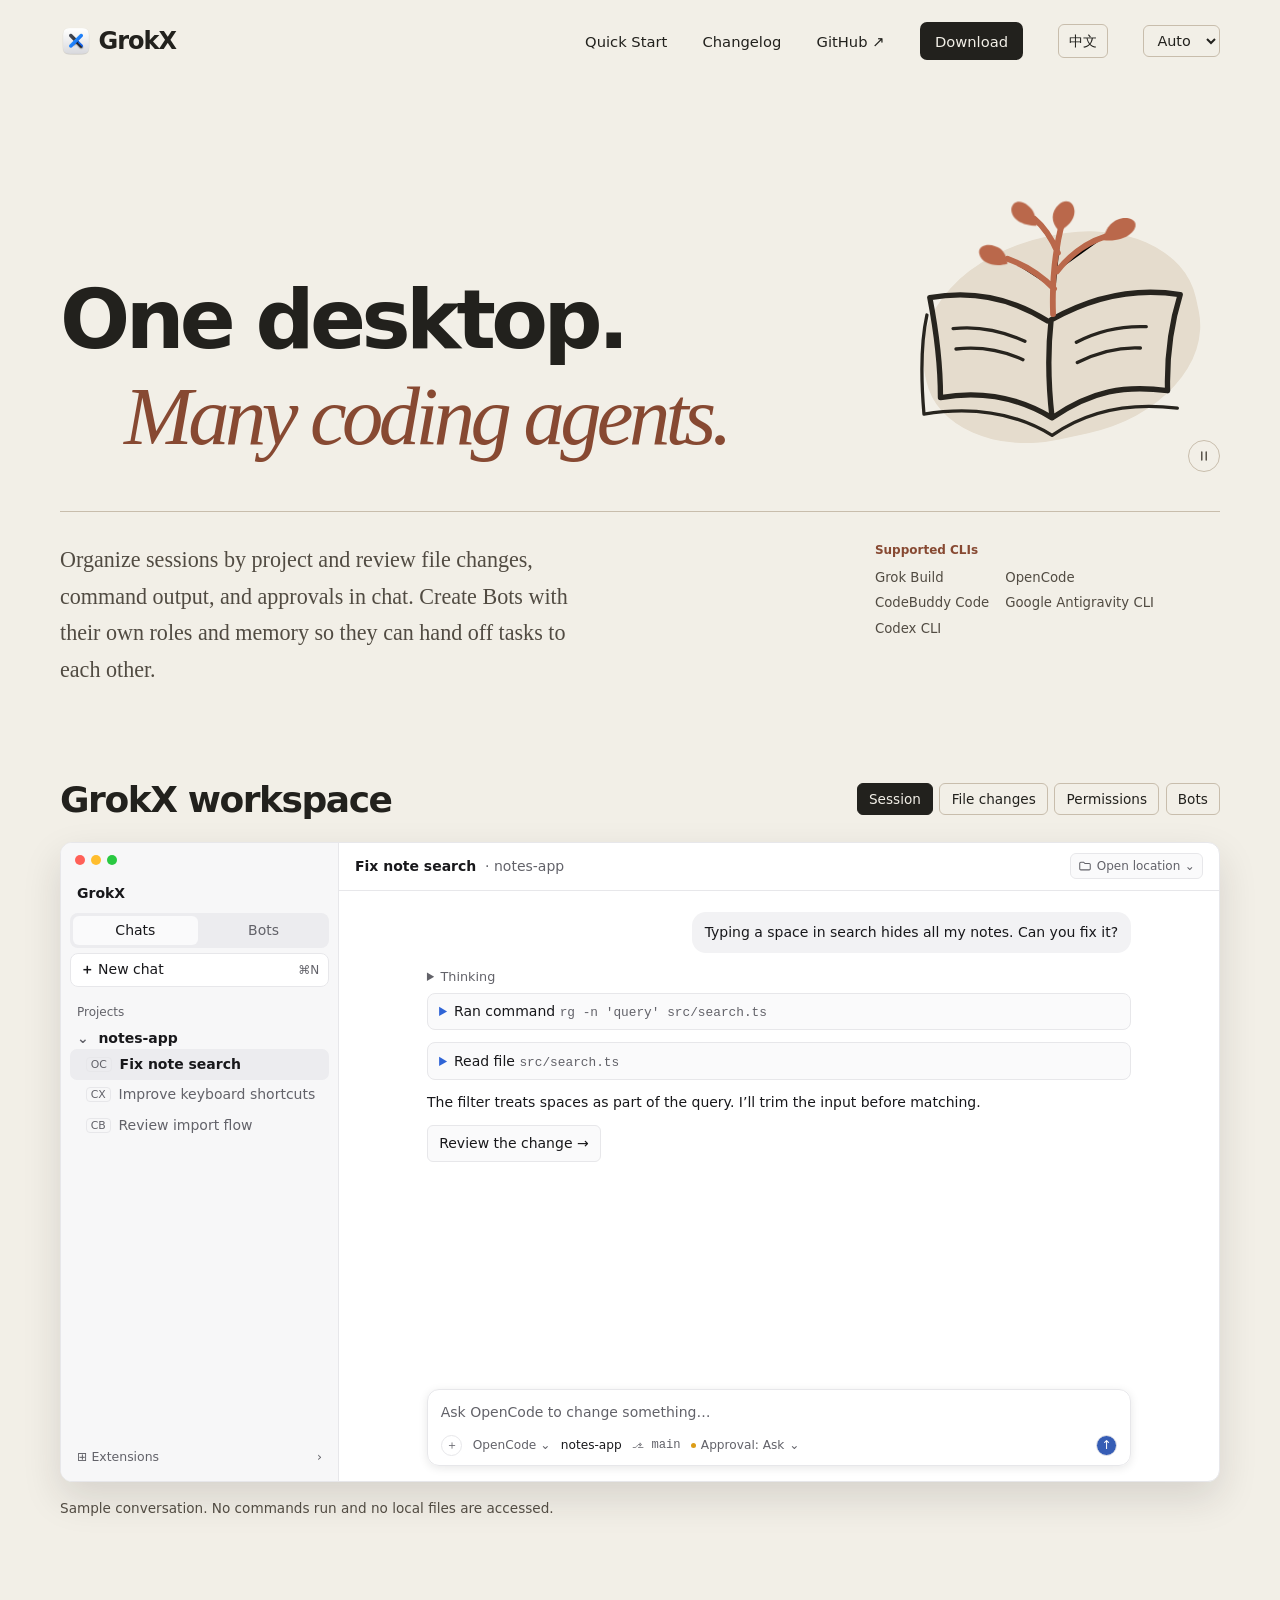
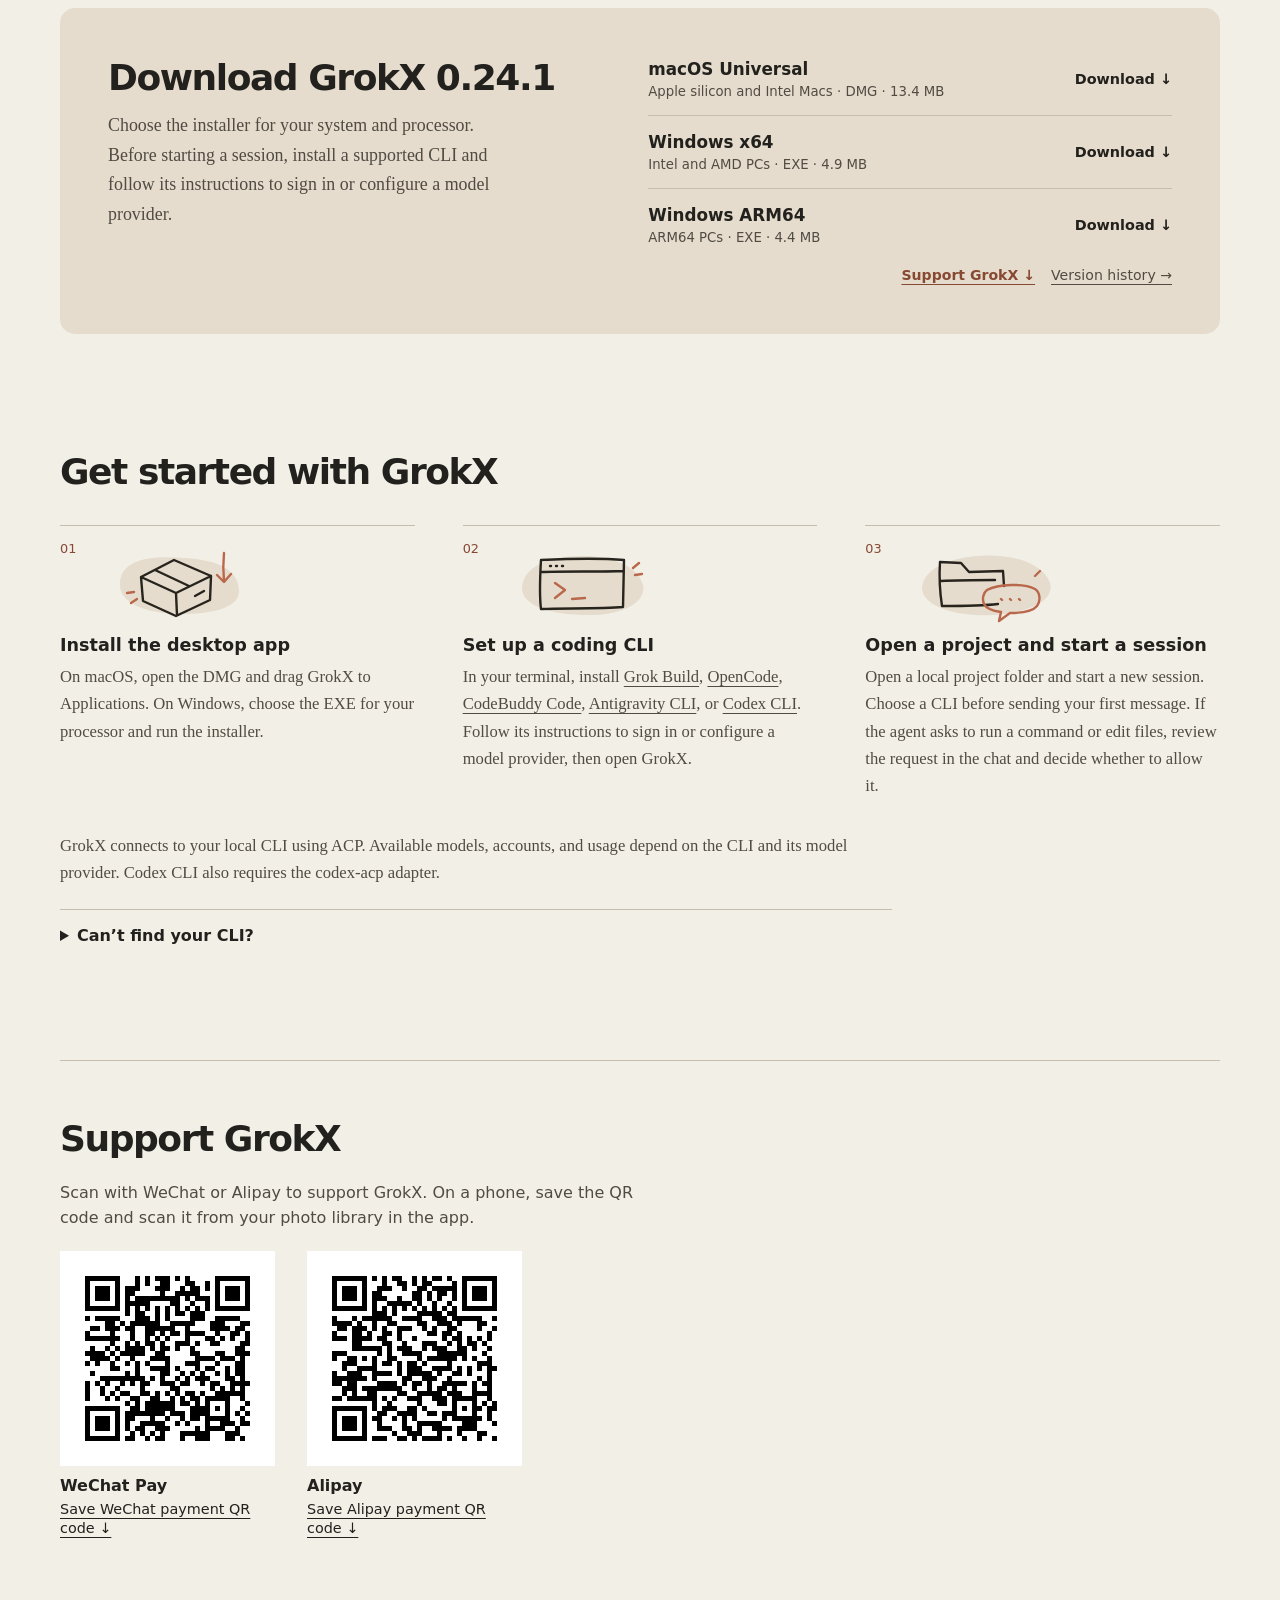
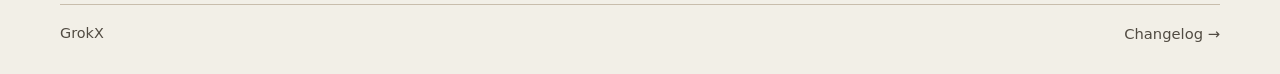
==== commit 5a049d6e: "Mention Bot collaboration in the homepage introduction" ====
--- a/index.html
+++ b/index.html
@@ -19,7 +19,8 @@
 .hero{padding:clamp(3.75rem,8vw,7rem) 0 clamp(3.5rem,7vw,6rem)}
 .hero-composition{display:grid;grid-template-columns:minmax(0,2.25fr) minmax(0,1fr);align-items:end;gap:clamp(1rem,3vw,2.5rem);padding-bottom:clamp(1.8rem,4vw,3.25rem)}
 .hero h1{position:relative;z-index:1;margin:0;font-size:clamp(3rem,7.35vw,6.3rem);letter-spacing:-.055em;line-height:1.04;font-weight:760}
-.hero-line,.hero-accent{display:block}
+.hero-line,.hero-accent{display:block;width:fit-content;max-width:100%}
+.hero-ink{display:block}
 @media(prefers-reduced-motion:no-preference){
   .typing-rest{visibility:hidden}
   .typing-cursor{position:relative}
@@ -140,6 +141,12 @@
   .section-enter{animation:section-enter 440ms cubic-bezier(.2,.65,.3,1)}
   .section-enter:focus-within{animation:none}
 }
+@media(hover:hover) and (prefers-reduced-motion:no-preference){
+  .hero-ink,.hero-art .art,.hero-art::before{transition:transform 320ms cubic-bezier(.2,.65,.3,1)}
+  .hero-line:hover .hero-ink,.hero-accent:hover .hero-ink{transform:translateY(-4px)}
+  .hero-art:not(.motion-paused):hover .art{transform:translateY(-5px) rotate(-2deg)}
+  .hero-art:not(.motion-paused):hover::before{transform:rotate(-8deg) scale(1.035)}
+}
 @keyframes section-enter{from{opacity:.8;transform:translateY(10px)}to{opacity:1;transform:translateY(0)}}
 @keyframes draw-ink{from{stroke-dashoffset:1}to{stroke-dashoffset:0}}
 @keyframes sprout-sway{0%,100%{transform:rotate(0)}25%{transform:rotate(4deg)}72%{transform:rotate(-3deg)}}
@@ -160,7 +167,7 @@
 <main class="shell">
   <header class="hero">
     <div class="hero-composition">
-      <h1><span class="hero-line" data-en="One desktop.">一个桌面，</span> <span class="hero-accent" data-en="Many coding agents.">多种编程助手。</span></h1>
+      <h1><span class="hero-line"><span class="hero-ink" data-en="One desktop.">一个桌面，</span></span> <span class="hero-accent"><span class="hero-ink" data-en="Many coding agents.">多种编程助手。</span></span></h1>
       <div class="hero-art">
         <svg class="art" viewBox="0 0 340 296" aria-hidden="true">
           <g class="ink-lines" fill="none" stroke-linecap="round" stroke-linejoin="round">
@@ -186,7 +193,7 @@
       </div>
     </div>
     <div class="hero-notes">
-      <p class="lead" data-en="Organize sessions by project. Review file changes, command output, and permission requests right in the chat.">用 GrokX 按项目管理会话，在聊天中查看文件改动和命令输出，并处理权限请求。</p>
+      <p class="lead" data-en="Organize sessions by project and review file changes, command output, and approvals in chat. Create Bots with their own roles and memory so they can hand off tasks to each other.">用 GrokX 按项目管理会话，在聊天中查看文件改动、命令输出和权限请求。也可以创建各有分工和记忆的 Bot，让它们互相交接任务。</p>
       <div class="hero-tools">
         <p data-en="Supported CLIs">支持的 CLI</p>
         <ul>
@@ -473,7 +480,7 @@
     if (!motion.matches) return;
 
     const title = document.querySelector('.hero h1');
-    const lines = Array.from(title.children, (line) => {
+    const lines = Array.from(title.querySelectorAll('.hero-ink'), (line) => {
       const text = line.textContent;
       const typed = document.createTextNode('');
       const rest = document.createElement('span');
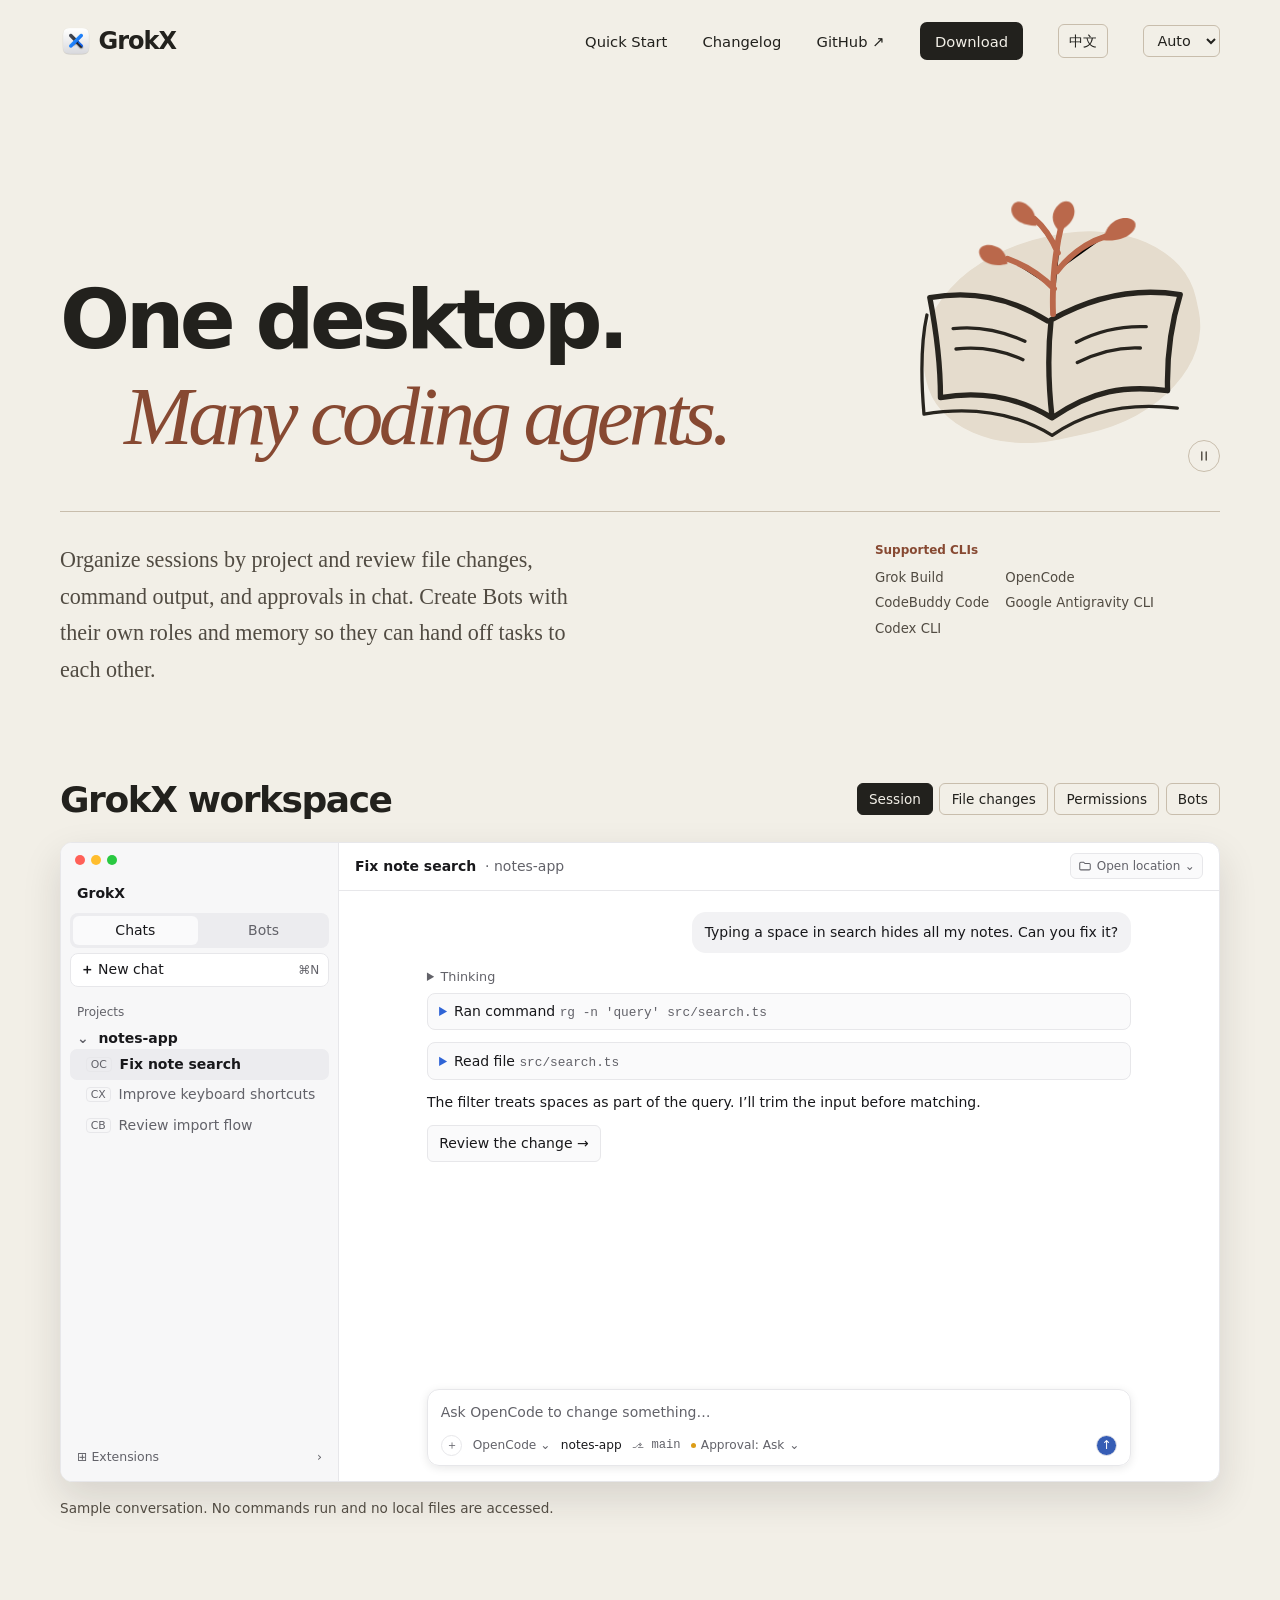
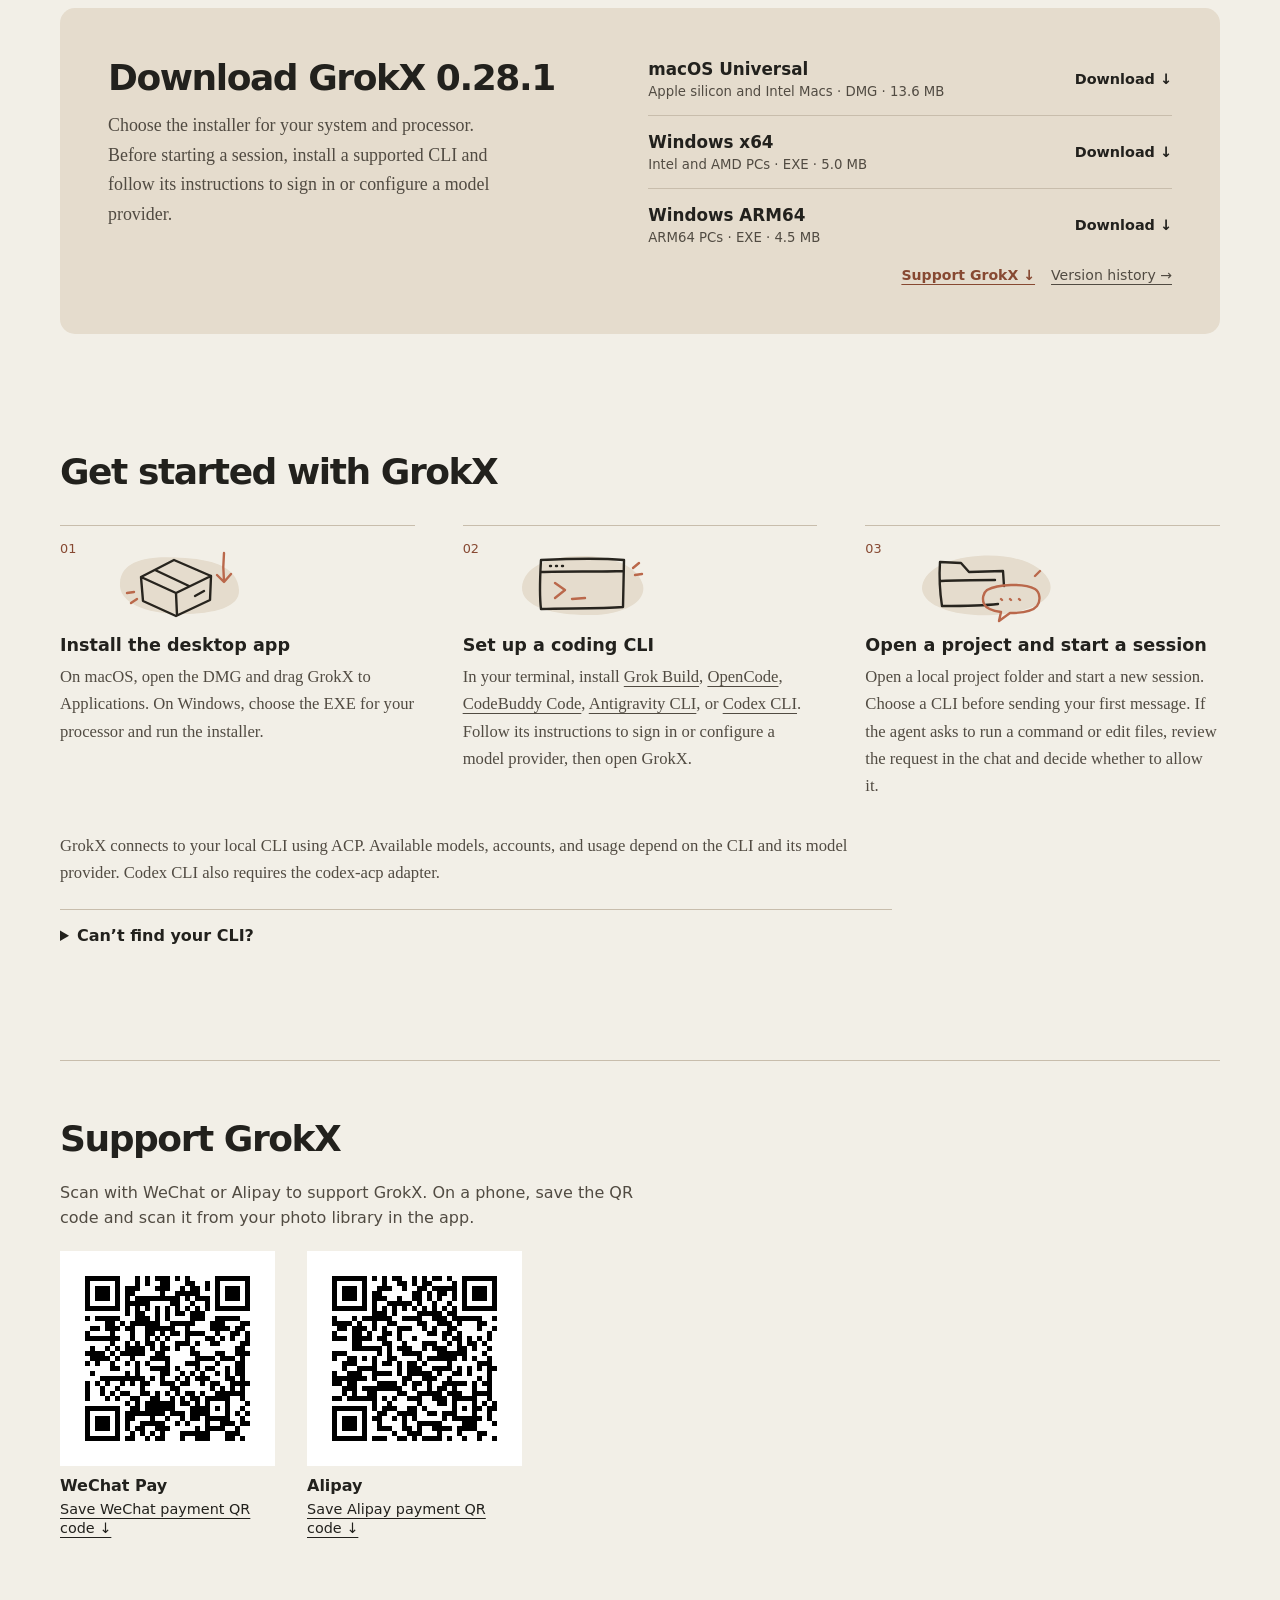
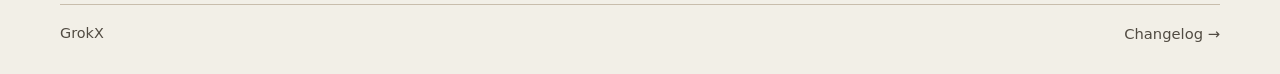
==== commit 0cc9e082: "Update GrokX homepage downloads to v0.28.1" ====
--- a/index.html
+++ b/index.html
@@ -383,14 +383,14 @@
   </section>
   <section class="downloads" id="downloads" aria-labelledby="download-title">
     <div class="panel-intro">
-      <h2 id="download-title"><span data-en="Download">下载</span> GrokX 0.24.1</h2>
+      <h2 id="download-title"><span data-en="Download">下载</span> GrokX 0.28.1</h2>
       <p data-en="Choose the installer for your system and processor. Before starting a session, install a supported CLI and follow its instructions to sign in or configure a model provider.">按操作系统和处理器架构选择安装包。开始会话前，请先安装至少一个受支持的 CLI，并按其指引登录或配置模型服务。</p>
     </div>
     <div>
     <ul>
-      <li><a class="download" href="https://github.com/onedou/grokx-releases/releases/download/v0.24.1/GrokX_0.24.1_universal.dmg"><strong data-en="macOS Universal">macOS 通用版</strong><span class="detail"><span data-en="Apple silicon and Intel Macs">Apple 芯片与 Intel Mac</span> · DMG · 13.4&nbsp;MB</span><span class="action"><span data-en="Download">下载</span> <span aria-hidden="true">↓</span></span></a></li>
-      <li><a class="download" href="https://github.com/onedou/grokx-releases/releases/download/v0.24.1/GrokX_0.24.1_x64-setup.exe"><strong>Windows x64</strong><span class="detail"><span data-en="Intel and AMD PCs">Intel 与 AMD 电脑</span> · EXE · 4.9&nbsp;MB</span><span class="action"><span data-en="Download">下载</span> <span aria-hidden="true">↓</span></span></a></li>
-      <li><a class="download" href="https://github.com/onedou/grokx-releases/releases/download/v0.24.1/GrokX_0.24.1_arm64-setup.exe"><strong>Windows ARM64</strong><span class="detail"><span data-en="ARM64 PCs">ARM64 电脑</span> · EXE · 4.4&nbsp;MB</span><span class="action"><span data-en="Download">下载</span> <span aria-hidden="true">↓</span></span></a></li>
+      <li><a class="download" href="https://github.com/onedou/grokx-releases/releases/download/v0.28.1/GrokX_0.28.1_universal.dmg"><strong data-en="macOS Universal">macOS 通用版</strong><span class="detail"><span data-en="Apple silicon and Intel Macs">Apple 芯片与 Intel Mac</span> · DMG · 13.6&nbsp;MB</span><span class="action"><span data-en="Download">下载</span> <span aria-hidden="true">↓</span></span></a></li>
+      <li><a class="download" href="https://github.com/onedou/grokx-releases/releases/download/v0.28.1/GrokX_0.28.1_x64-setup.exe"><strong>Windows x64</strong><span class="detail"><span data-en="Intel and AMD PCs">Intel 与 AMD 电脑</span> · EXE · 5.0&nbsp;MB</span><span class="action"><span data-en="Download">下载</span> <span aria-hidden="true">↓</span></span></a></li>
+      <li><a class="download" href="https://github.com/onedou/grokx-releases/releases/download/v0.28.1/GrokX_0.28.1_arm64-setup.exe"><strong>Windows ARM64</strong><span class="detail"><span data-en="ARM64 PCs">ARM64 电脑</span> · EXE · 4.5&nbsp;MB</span><span class="action"><span data-en="Download">下载</span> <span aria-hidden="true">↓</span></span></a></li>
     </ul>
     <p class="history"><a class="support-link" href="#support" data-en="Support GrokX ↓">支持 GrokX ↓</a><a href="changelog.html" data-en="Version history →">版本更新记录 →</a></p>
     </div>
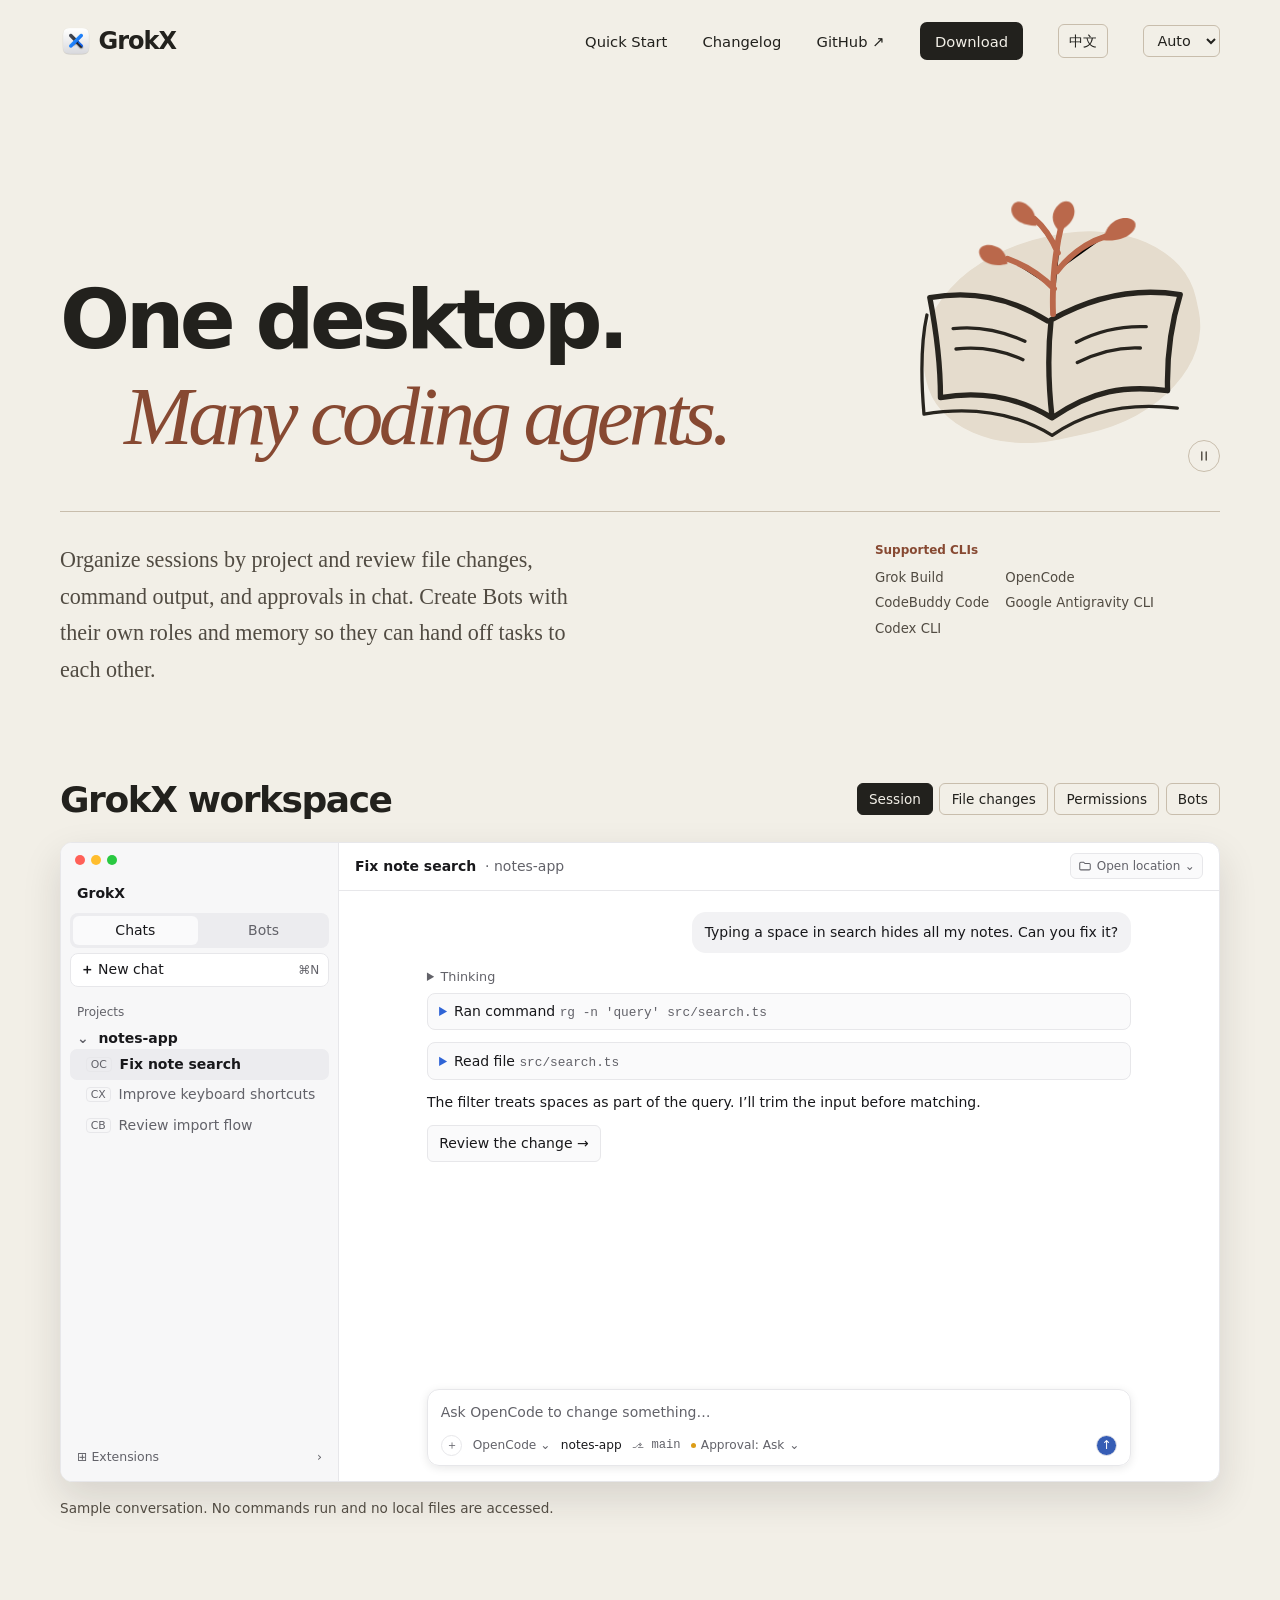
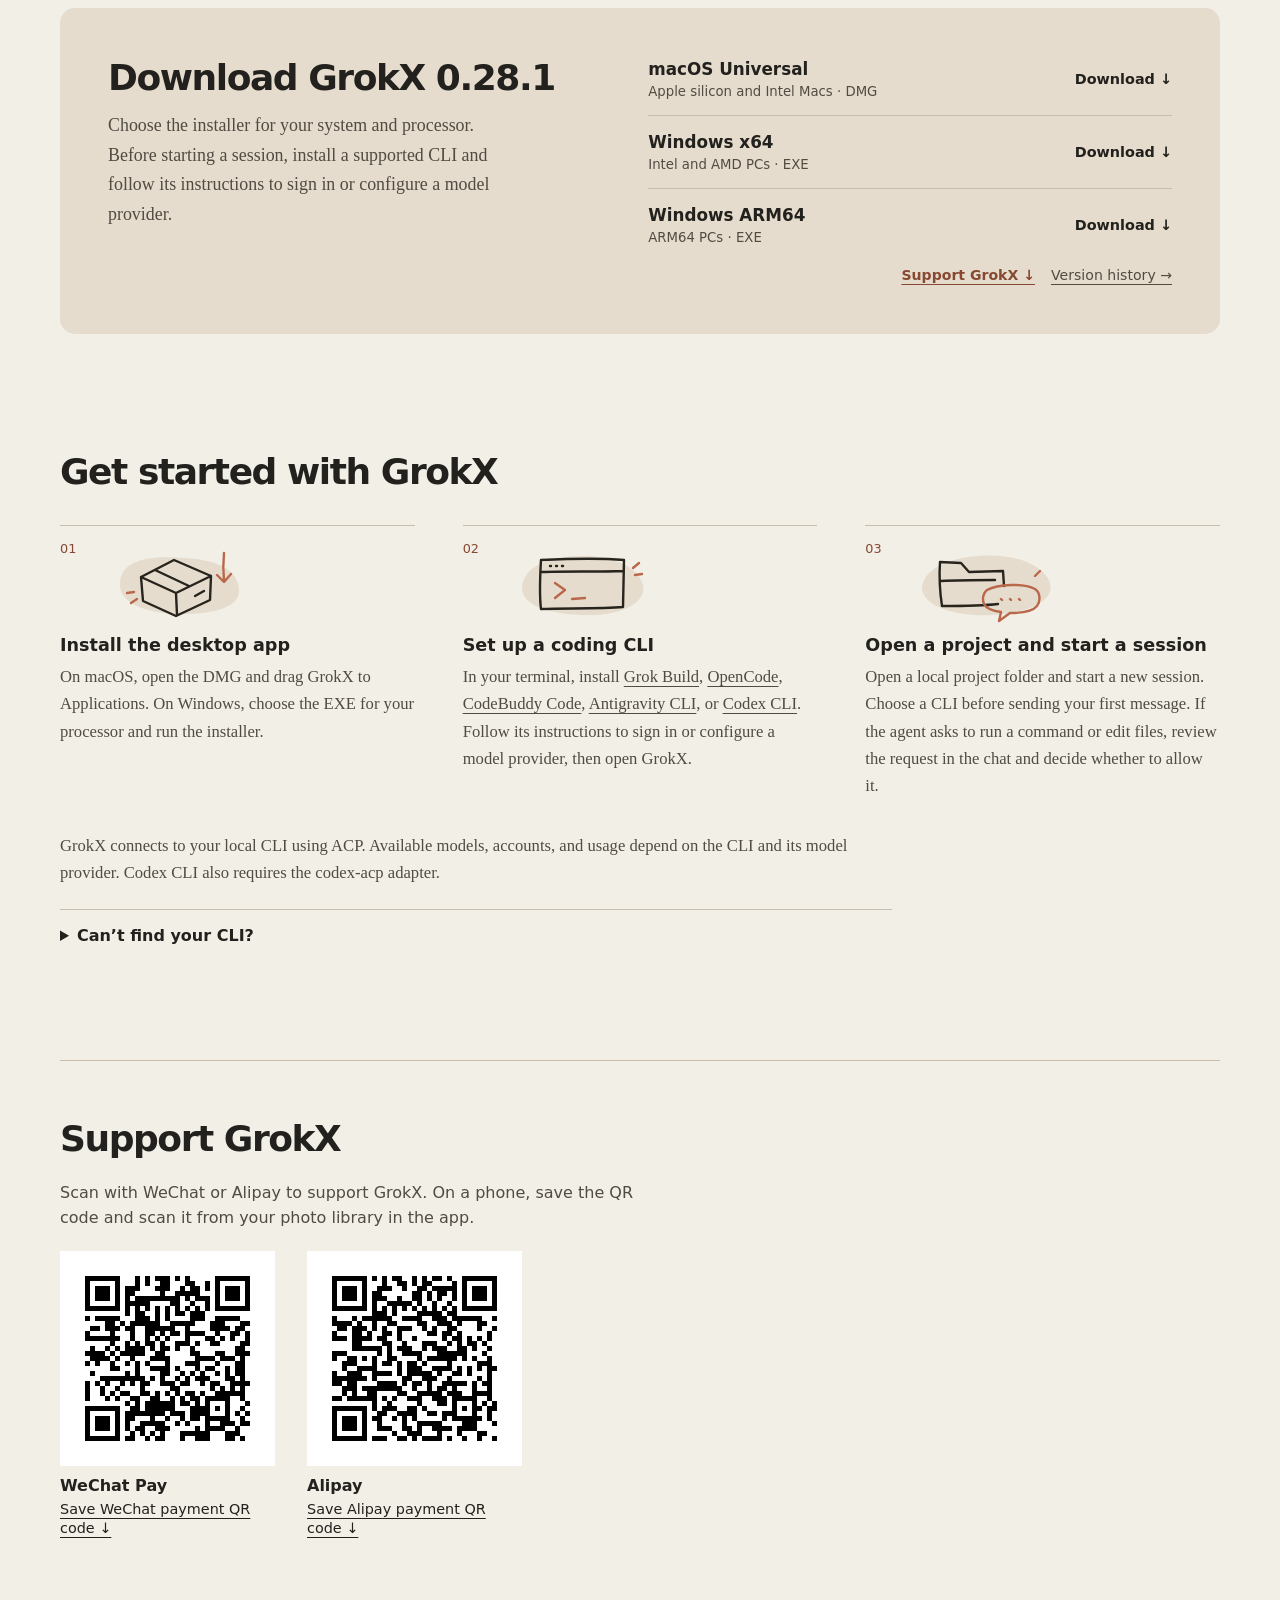
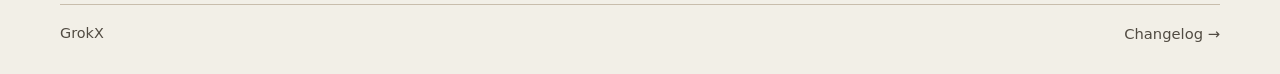
==== commit 3eabe629: "Read homepage downloads from the GitHub release manifest" ====
--- a/index.html
+++ b/index.html
@@ -50,6 +50,7 @@
 .panel-intro{display:flex;flex-direction:column;align-items:flex-start}
 h2{font-size:clamp(1.65rem,3vw,2.25rem);letter-spacing:-.04em;line-height:1.2;margin:0}
 .panel-intro p{font-size:1.12rem;max-width:25rem;margin:.75rem 0 1.5rem}
+#download-fallback{margin:.25rem 0 .75rem;line-height:1.55}
 .history{color:var(--soft);font-size:.88rem;line-height:1.6}
 .history{display:flex;justify-content:flex-end;flex-wrap:wrap;gap:.6rem 1rem;margin:1rem 0 0}
 .support-link{color:var(--step);font-weight:650}
@@ -383,14 +384,15 @@
   </section>
   <section class="downloads" id="downloads" aria-labelledby="download-title">
     <div class="panel-intro">
-      <h2 id="download-title"><span data-en="Download">下载</span> GrokX 0.28.1</h2>
+      <h2 id="download-title"><span data-en="Download">下载</span> GrokX<span id="download-version"></span></h2>
       <p data-en="Choose the installer for your system and processor. Before starting a session, install a supported CLI and follow its instructions to sign in or configure a model provider.">按操作系统和处理器架构选择安装包。开始会话前，请先安装至少一个受支持的 CLI，并按其指引登录或配置模型服务。</p>
     </div>
     <div>
-    <ul>
-      <li><a class="download" href="https://github.com/onedou/grokx-releases/releases/download/v0.28.1/GrokX_0.28.1_universal.dmg"><strong data-en="macOS Universal">macOS 通用版</strong><span class="detail"><span data-en="Apple silicon and Intel Macs">Apple 芯片与 Intel Mac</span> · DMG · 13.6&nbsp;MB</span><span class="action"><span data-en="Download">下载</span> <span aria-hidden="true">↓</span></span></a></li>
-      <li><a class="download" href="https://github.com/onedou/grokx-releases/releases/download/v0.28.1/GrokX_0.28.1_x64-setup.exe"><strong>Windows x64</strong><span class="detail"><span data-en="Intel and AMD PCs">Intel 与 AMD 电脑</span> · EXE · 5.0&nbsp;MB</span><span class="action"><span data-en="Download">下载</span> <span aria-hidden="true">↓</span></span></a></li>
-      <li><a class="download" href="https://github.com/onedou/grokx-releases/releases/download/v0.28.1/GrokX_0.28.1_arm64-setup.exe"><strong>Windows ARM64</strong><span class="detail"><span data-en="ARM64 PCs">ARM64 电脑</span> · EXE · 4.5&nbsp;MB</span><span class="action"><span data-en="Download">下载</span> <span aria-hidden="true">↓</span></span></a></li>
+    <p id="download-fallback"><a href="https://github.com/onedou/grokx-releases/releases/latest" data-en="View installers on GitHub ↗">前往 GitHub 查看安装包 ↗</a></p>
+    <ul id="installer-list" hidden>
+      <li><a class="download" data-download-platform="macOS"><strong data-en="macOS Universal">macOS 通用版</strong><span class="detail"><span data-en="Apple silicon and Intel Macs">Apple 芯片与 Intel Mac</span> · DMG<span class="download-size"></span></span><span class="action"><span data-en="Download">下载</span> <span aria-hidden="true">↓</span></span></a></li>
+      <li><a class="download" data-download-platform="windowsX64"><strong>Windows x64</strong><span class="detail"><span data-en="Intel and AMD PCs">Intel 与 AMD 电脑</span> · EXE<span class="download-size"></span></span><span class="action"><span data-en="Download">下载</span> <span aria-hidden="true">↓</span></span></a></li>
+      <li><a class="download" data-download-platform="windowsArm64"><strong>Windows ARM64</strong><span class="detail"><span data-en="ARM64 PCs">ARM64 电脑</span> · EXE<span class="download-size"></span></span><span class="action"><span data-en="Download">下载</span> <span aria-hidden="true">↓</span></span></a></li>
     </ul>
     <p class="history"><a class="support-link" href="#support" data-en="Support GrokX ↓">支持 GrokX ↓</a><a href="changelog.html" data-en="Version history →">版本更新记录 →</a></p>
     </div>
@@ -532,6 +534,71 @@
     return finish;
   }
 
+  (() => {
+    const repository = 'onedou/grokx-releases';
+    const rawManifest = `https://raw.githubusercontent.com/${repository}/refs/heads/main/version.json`;
+    const releasePage = `https://github.com/${repository}/releases/download`;
+    const suffixes = { macOS: 'universal.dmg', windowsX64: 'x64-setup.exe', windowsArm64: 'arm64-setup.exe' };
+    const list = document.querySelector('#installer-list');
+    const links = [...list.querySelectorAll('[data-download-platform]')];
+
+    async function fetchJson(url) {
+      const controller = new AbortController();
+      const timeout = setTimeout(() => controller.abort(), 5000);
+      try {
+        const response = await fetch(url, { cache: 'no-store', signal: controller.signal });
+        if (!response.ok) throw new Error('Release request failed');
+        return await response.json();
+      } finally {
+        clearTimeout(timeout);
+      }
+    }
+
+    async function readManifest() {
+      for (const url of [rawManifest, 'version.json']) {
+        try {
+          const manifest = await fetchJson(url);
+          if (typeof manifest?.version !== 'string' || !/^\d+\.\d+\.\d+$/.test(manifest.version)) continue;
+          const version = manifest.version;
+          const valid = links.every(({ dataset }) => {
+            const platform = dataset.downloadPlatform;
+            return manifest.downloads?.[platform] ===
+              `${releasePage}/v${version}/GrokX_${version}_${suffixes[platform]}`;
+          });
+          if (valid) return manifest;
+        } catch {
+          // Try the copy served by GitHub Pages, then keep the GitHub Releases link.
+        }
+      }
+      return null;
+    }
+
+    async function loadDownloads() {
+      const manifest = await readManifest();
+      if (!manifest) return;
+      const { version, downloads } = manifest;
+      document.querySelector('#download-version').textContent = ' ' + version;
+      for (const link of links) link.href = downloads[link.dataset.downloadPlatform];
+      list.hidden = false;
+      document.querySelector('#download-fallback').hidden = true;
+
+      try {
+        const release = await fetchJson(`https://api.github.com/repos/${repository}/releases/tags/v${version}`);
+        if (release?.tag_name !== 'v' + version || !Array.isArray(release.assets)) return;
+        for (const link of links) {
+          const asset = release.assets.find(item => item.browser_download_url === link.href);
+          if (Number.isFinite(asset?.size) && asset.size > 0) {
+            link.querySelector('.download-size').textContent = ' · ' + (asset.size / 1_000_000).toFixed(1) + '\u00a0MB';
+          }
+        }
+      } catch {
+        // Installer links remain available when asset sizes cannot be loaded.
+      }
+    }
+
+    loadDownloads();
+  })();
+
   const downloadDialog = document.querySelector('.download-dialog');
   if (typeof downloadDialog.showModal === 'function') {
     const continueDownload = downloadDialog.querySelector('.continue-download');
@@ -539,7 +606,7 @@
     const supportCodes = document.querySelector('#support .support-options');
 
     document.querySelector('.downloads').addEventListener('click', (event) => {
-      const link = event.target.closest('a.download');
+      const link = event.target.closest('a.download[href]');
       if (!link || event.defaultPrevented || event.button !== 0 ||
           event.metaKey || event.ctrlKey || event.shiftKey || event.altKey) return;
 
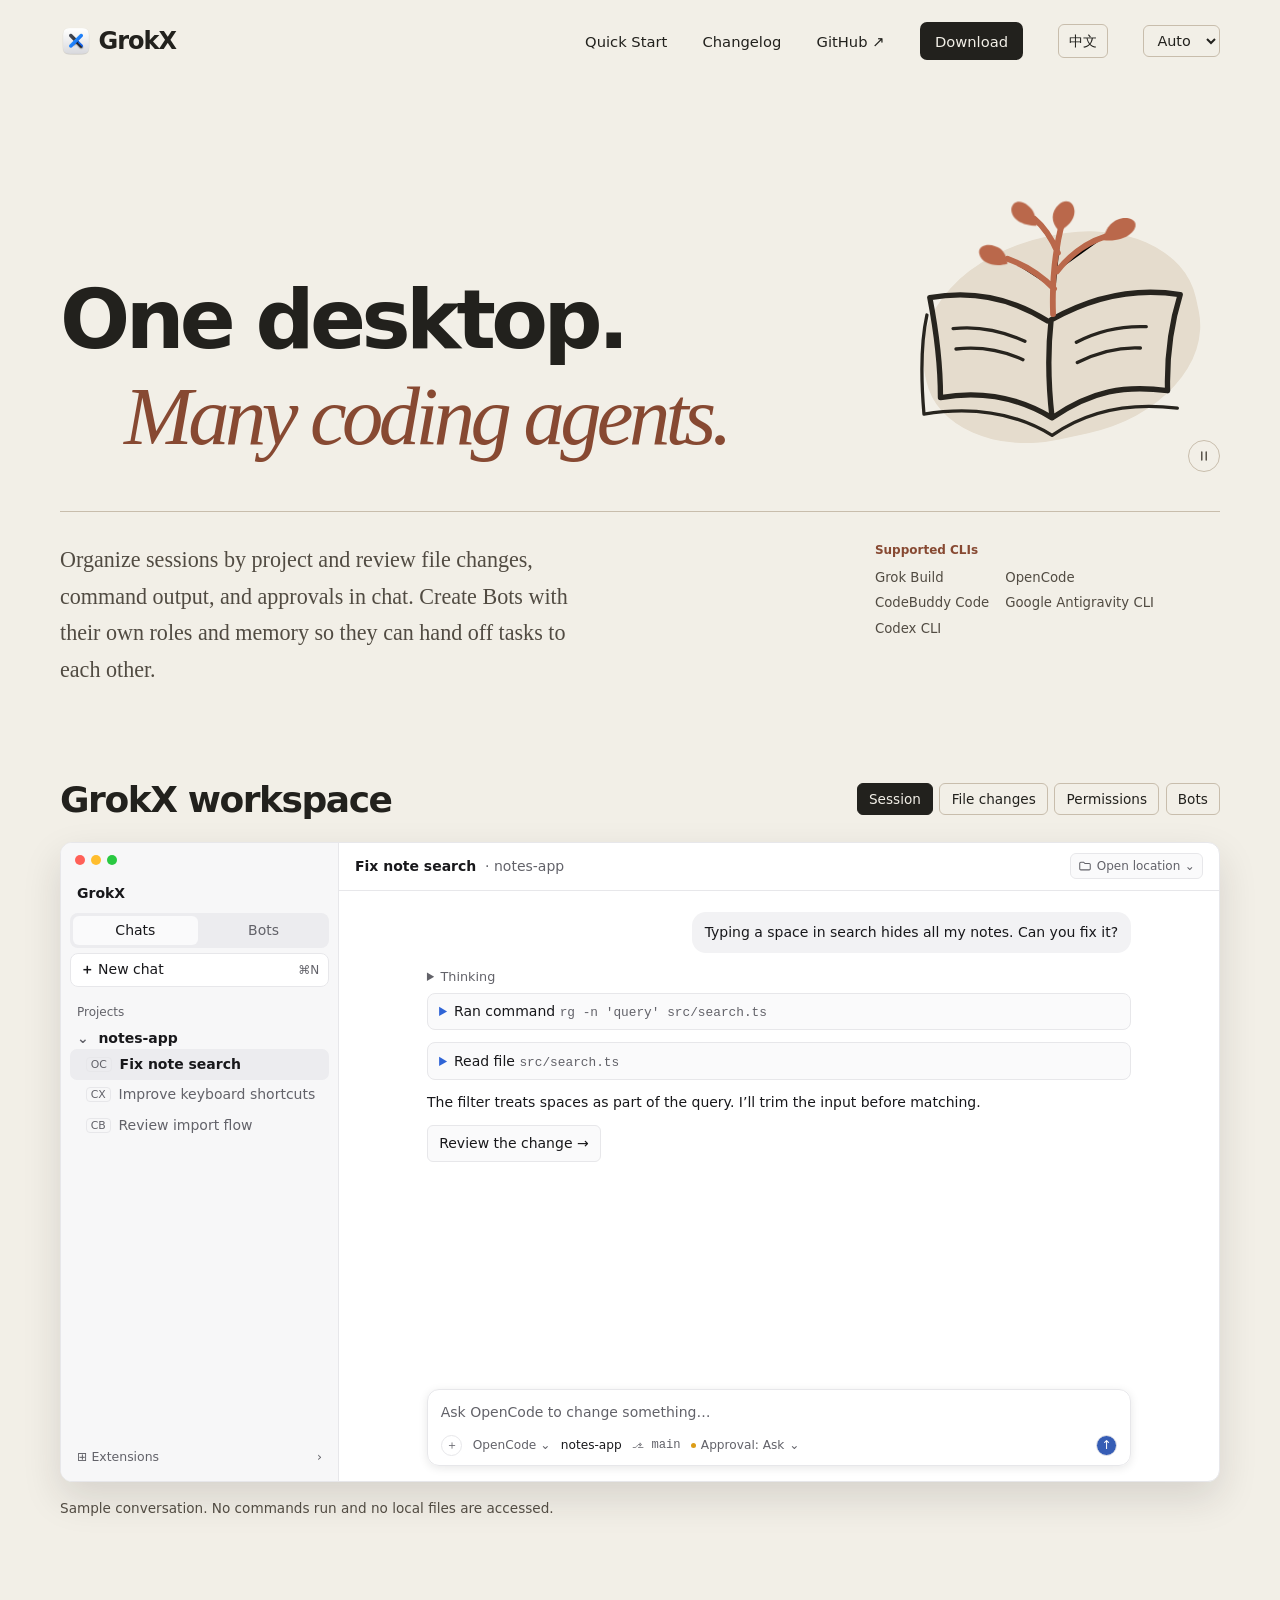
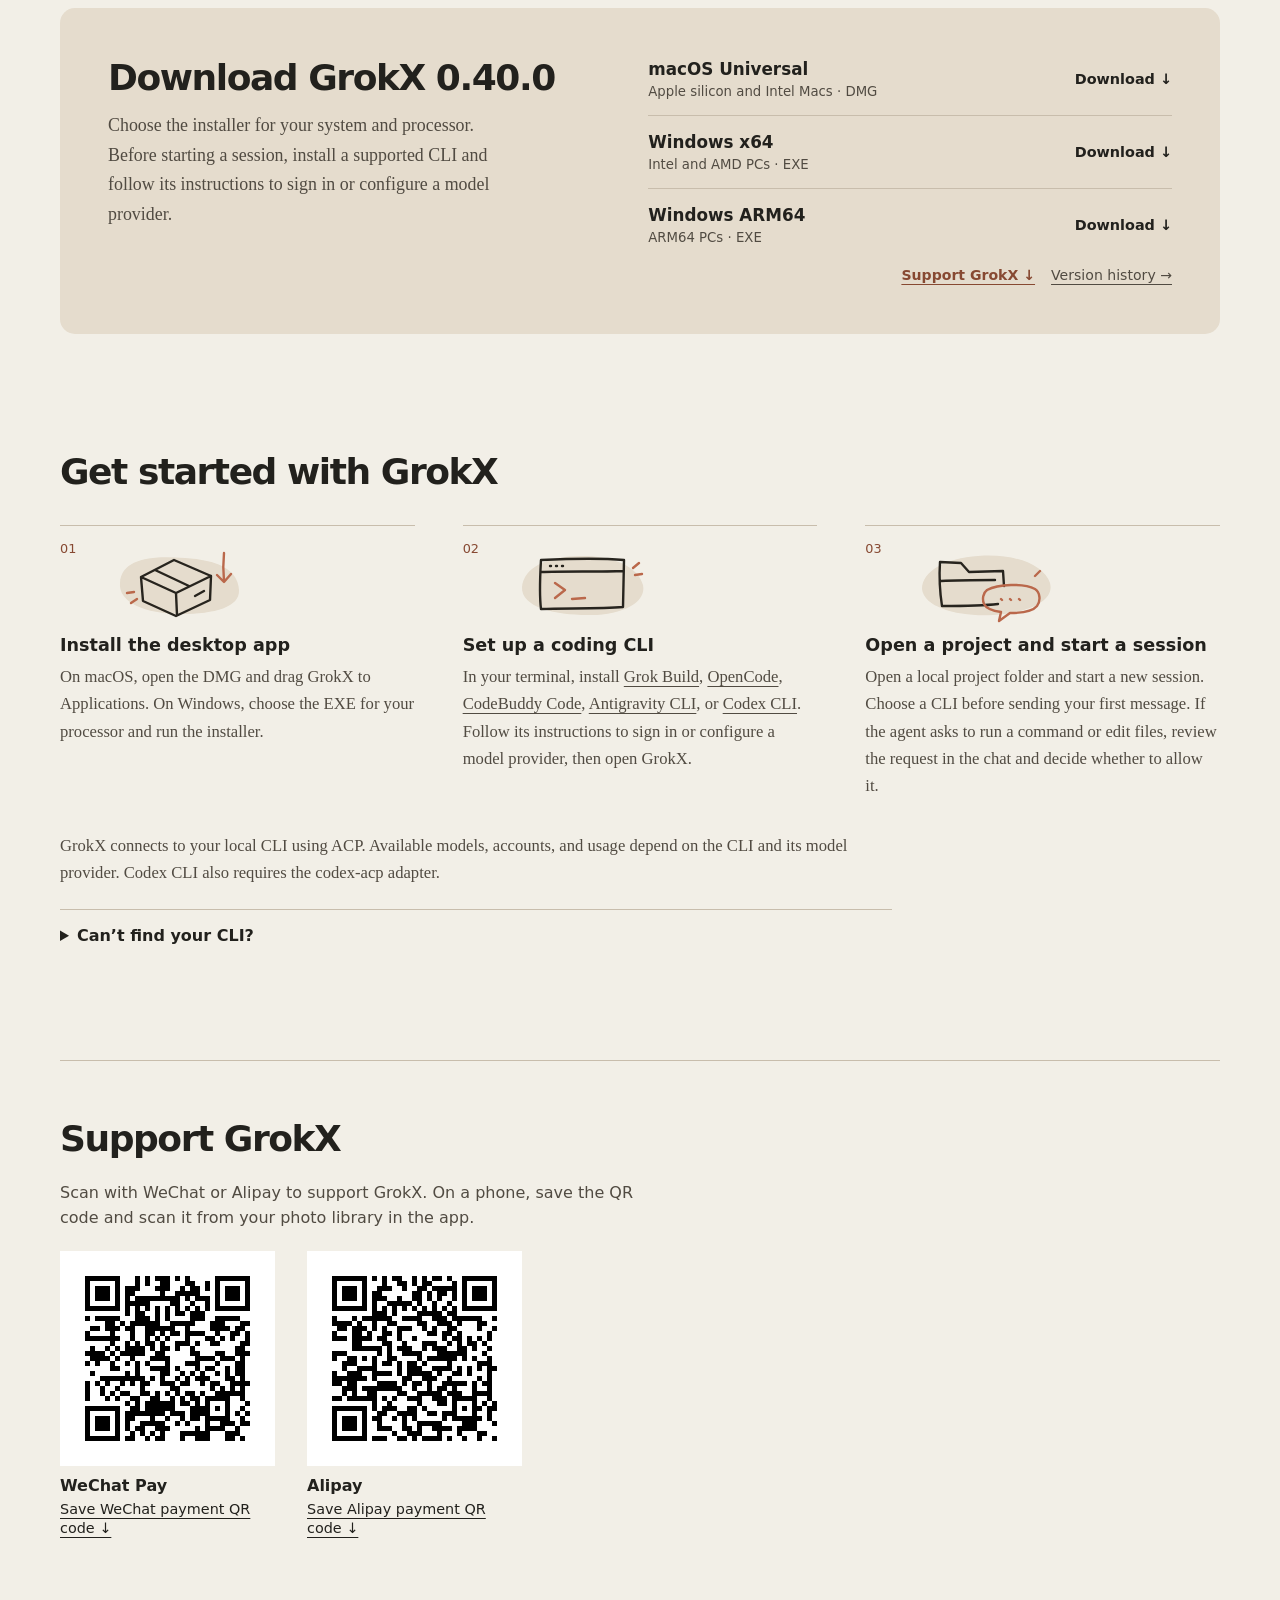
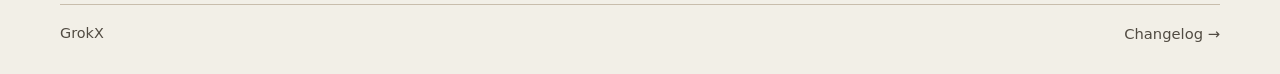
==== commit beda6022: "Release 0.40.0: 恢复官网下载列表及捐赠二维码入口" ====
--- a/index.html
+++ b/index.html
@@ -560,12 +560,13 @@
           const manifest = await fetchJson(url);
           if (typeof manifest?.version !== 'string' || !/^\d+\.\d+\.\d+$/.test(manifest.version)) continue;
           const version = manifest.version;
-          const valid = links.every(({ dataset }) => {
-            const platform = dataset.downloadPlatform;
-            return manifest.downloads?.[platform] ===
-              `${releasePage}/v${version}/GrokX_${version}_${suffixes[platform]}`;
-          });
-          if (valid) return manifest;
+          const declared = new Map(Object.entries(manifest.downloads ?? {}).map(([platform, url]) => [platform.toLowerCase(), url]));
+          const downloads = {};
+          for (const [platform, suffix] of Object.entries(suffixes)) {
+            const url = declared.get(platform.toLowerCase());
+            if (url === `${releasePage}/v${version}/GrokX_${version}_${suffix}`) downloads[platform] = url;
+          }
+          if (Object.keys(downloads).length) return { version, downloads };
         } catch {
           // Try the copy served by GitHub Pages, then keep the GitHub Releases link.
         }
@@ -578,14 +579,22 @@
       if (!manifest) return;
       const { version, downloads } = manifest;
       document.querySelector('#download-version').textContent = ' ' + version;
-      for (const link of links) link.href = downloads[link.dataset.downloadPlatform];
+      const availableLinks = links.filter((link) => {
+        const url = downloads[link.dataset.downloadPlatform];
+        if (!url) {
+          link.closest('li').remove();
+          return false;
+        }
+        link.href = url;
+        return true;
+      });
       list.hidden = false;
       document.querySelector('#download-fallback').hidden = true;
 
       try {
         const release = await fetchJson(`https://api.github.com/repos/${repository}/releases/tags/v${version}`);
         if (release?.tag_name !== 'v' + version || !Array.isArray(release.assets)) return;
-        for (const link of links) {
+        for (const link of availableLinks) {
           const asset = release.assets.find(item => item.browser_download_url === link.href);
           if (Number.isFinite(asset?.size) && asset.size > 0) {
             link.querySelector('.download-size').textContent = ' · ' + (asset.size / 1_000_000).toFixed(1) + '\u00a0MB';
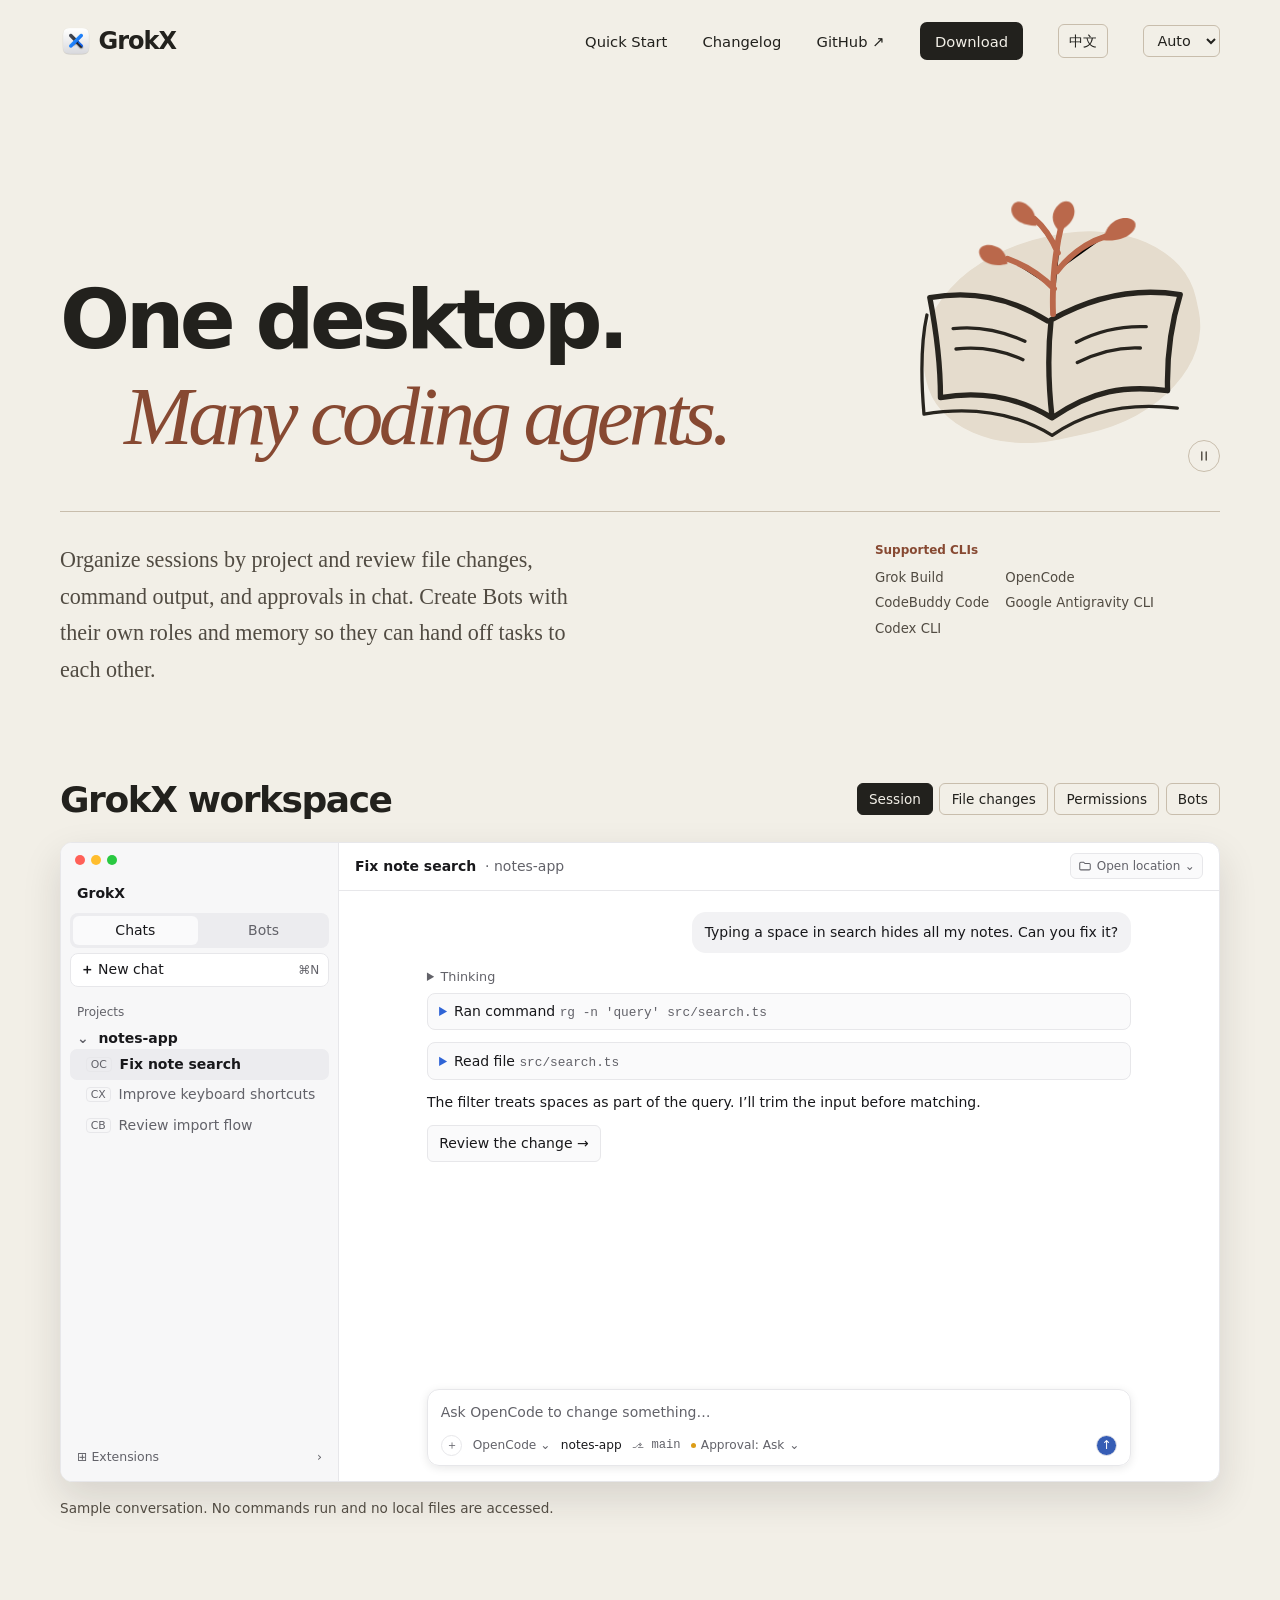
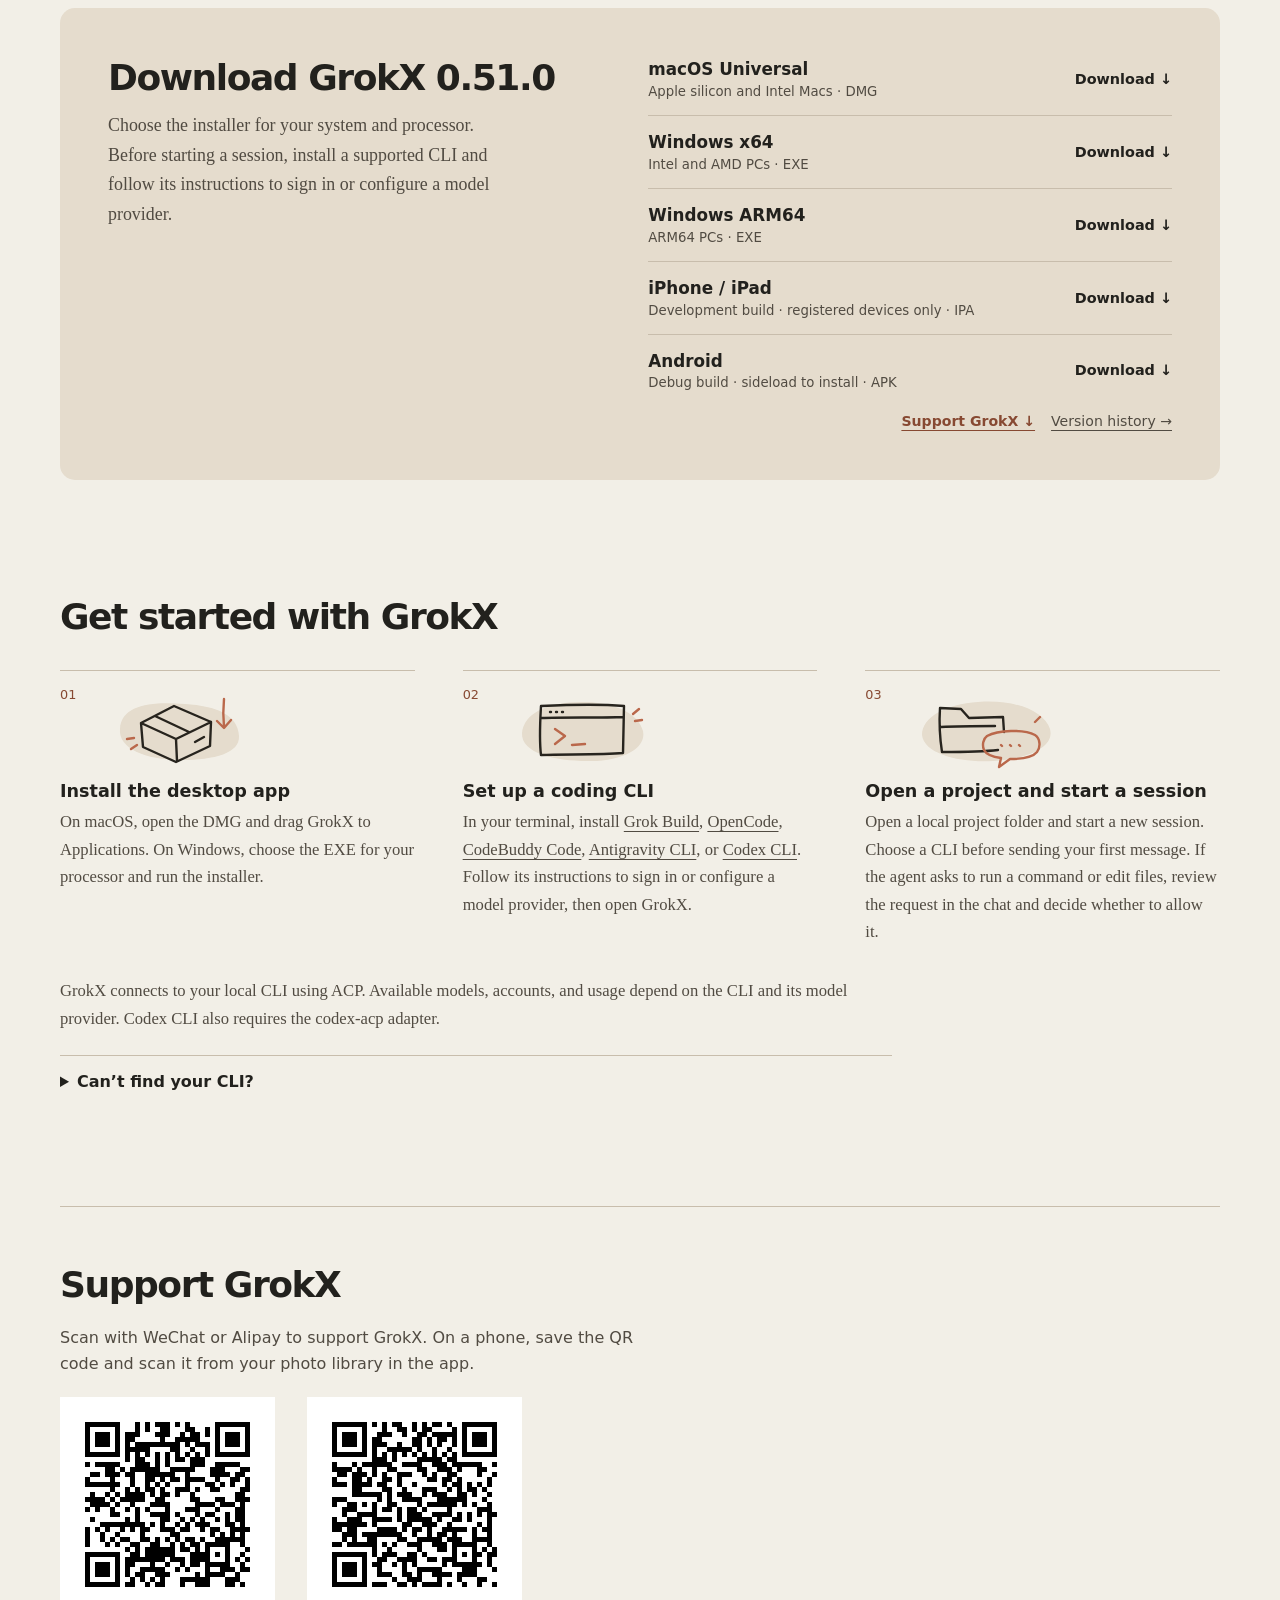
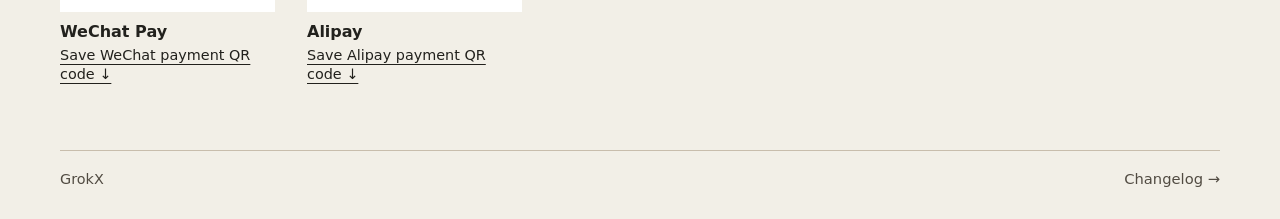
==== commit cee3469a: "Release 0.51.0: version.json 指向 0.51.0，下载区新增 iOS/Android 入口" ====
--- a/index.html
+++ b/index.html
@@ -393,6 +393,8 @@
       <li><a class="download" data-download-platform="macOS"><strong data-en="macOS Universal">macOS 通用版</strong><span class="detail"><span data-en="Apple silicon and Intel Macs">Apple 芯片与 Intel Mac</span> · DMG<span class="download-size"></span></span><span class="action"><span data-en="Download">下载</span> <span aria-hidden="true">↓</span></span></a></li>
       <li><a class="download" data-download-platform="windowsX64"><strong>Windows x64</strong><span class="detail"><span data-en="Intel and AMD PCs">Intel 与 AMD 电脑</span> · EXE<span class="download-size"></span></span><span class="action"><span data-en="Download">下载</span> <span aria-hidden="true">↓</span></span></a></li>
       <li><a class="download" data-download-platform="windowsArm64"><strong>Windows ARM64</strong><span class="detail"><span data-en="ARM64 PCs">ARM64 电脑</span> · EXE<span class="download-size"></span></span><span class="action"><span data-en="Download">下载</span> <span aria-hidden="true">↓</span></span></a></li>
+      <li><a class="download" data-download-platform="ios"><strong>iPhone / iPad</strong><span class="detail"><span data-en="Development build · registered devices only">开发签名 · 仅限已注册设备</span> · IPA<span class="download-size"></span></span><span class="action"><span data-en="Download">下载</span> <span aria-hidden="true">↓</span></span></a></li>
+      <li><a class="download" data-download-platform="android"><strong>Android</strong><span class="detail"><span data-en="Debug build · sideload to install">调试签名 · 侧载安装</span> · APK<span class="download-size"></span></span><span class="action"><span data-en="Download">下载</span> <span aria-hidden="true">↓</span></span></a></li>
     </ul>
     <p class="history"><a class="support-link" href="#support" data-en="Support GrokX ↓">支持 GrokX ↓</a><a href="changelog.html" data-en="Version history →">版本更新记录 →</a></p>
     </div>
@@ -538,7 +540,13 @@
     const repository = 'onedou/grokx-releases';
     const rawManifest = `https://raw.githubusercontent.com/${repository}/refs/heads/main/version.json`;
     const releasePage = `https://github.com/${repository}/releases/download`;
-    const suffixes = { macOS: 'universal.dmg', windowsX64: 'x64-setup.exe', windowsArm64: 'arm64-setup.exe' };
+    const files = {
+      macOS: (v) => `GrokX_${v}_universal.dmg`,
+      windowsX64: (v) => `GrokX_${v}_x64-setup.exe`,
+      windowsArm64: (v) => `GrokX_${v}_arm64-setup.exe`,
+      ios: (v) => `GrokX-mobile-${v}.ipa`,
+      android: (v) => `GrokX-mobile-${v}-debug.apk`,
+    };
     const list = document.querySelector('#installer-list');
     const links = [...list.querySelectorAll('[data-download-platform]')];
 
@@ -562,9 +570,9 @@
           const version = manifest.version;
           const declared = new Map(Object.entries(manifest.downloads ?? {}).map(([platform, url]) => [platform.toLowerCase(), url]));
           const downloads = {};
-          for (const [platform, suffix] of Object.entries(suffixes)) {
+          for (const [platform, fileName] of Object.entries(files)) {
             const url = declared.get(platform.toLowerCase());
-            if (url === `${releasePage}/v${version}/GrokX_${version}_${suffix}`) downloads[platform] = url;
+            if (url === `${releasePage}/v${version}/${fileName(version)}`) downloads[platform] = url;
           }
           if (Object.keys(downloads).length) return { version, downloads };
         } catch {
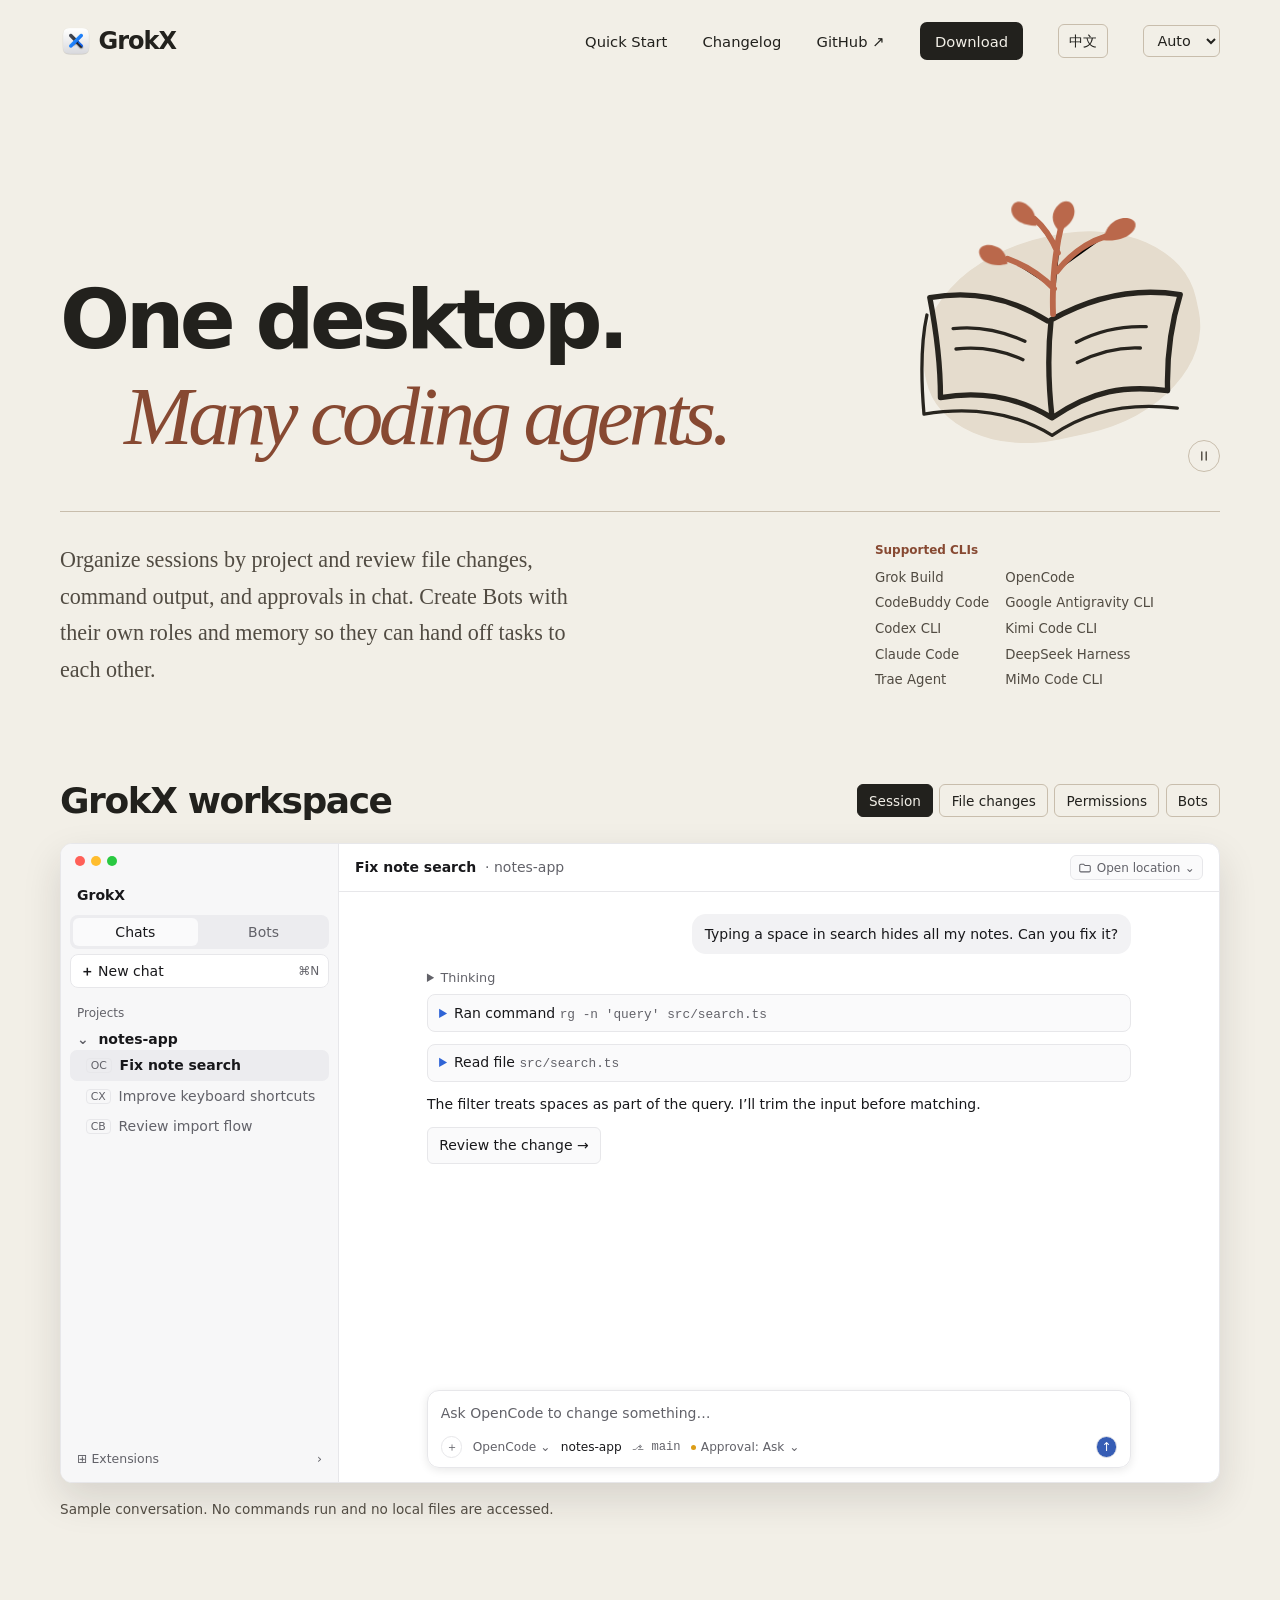
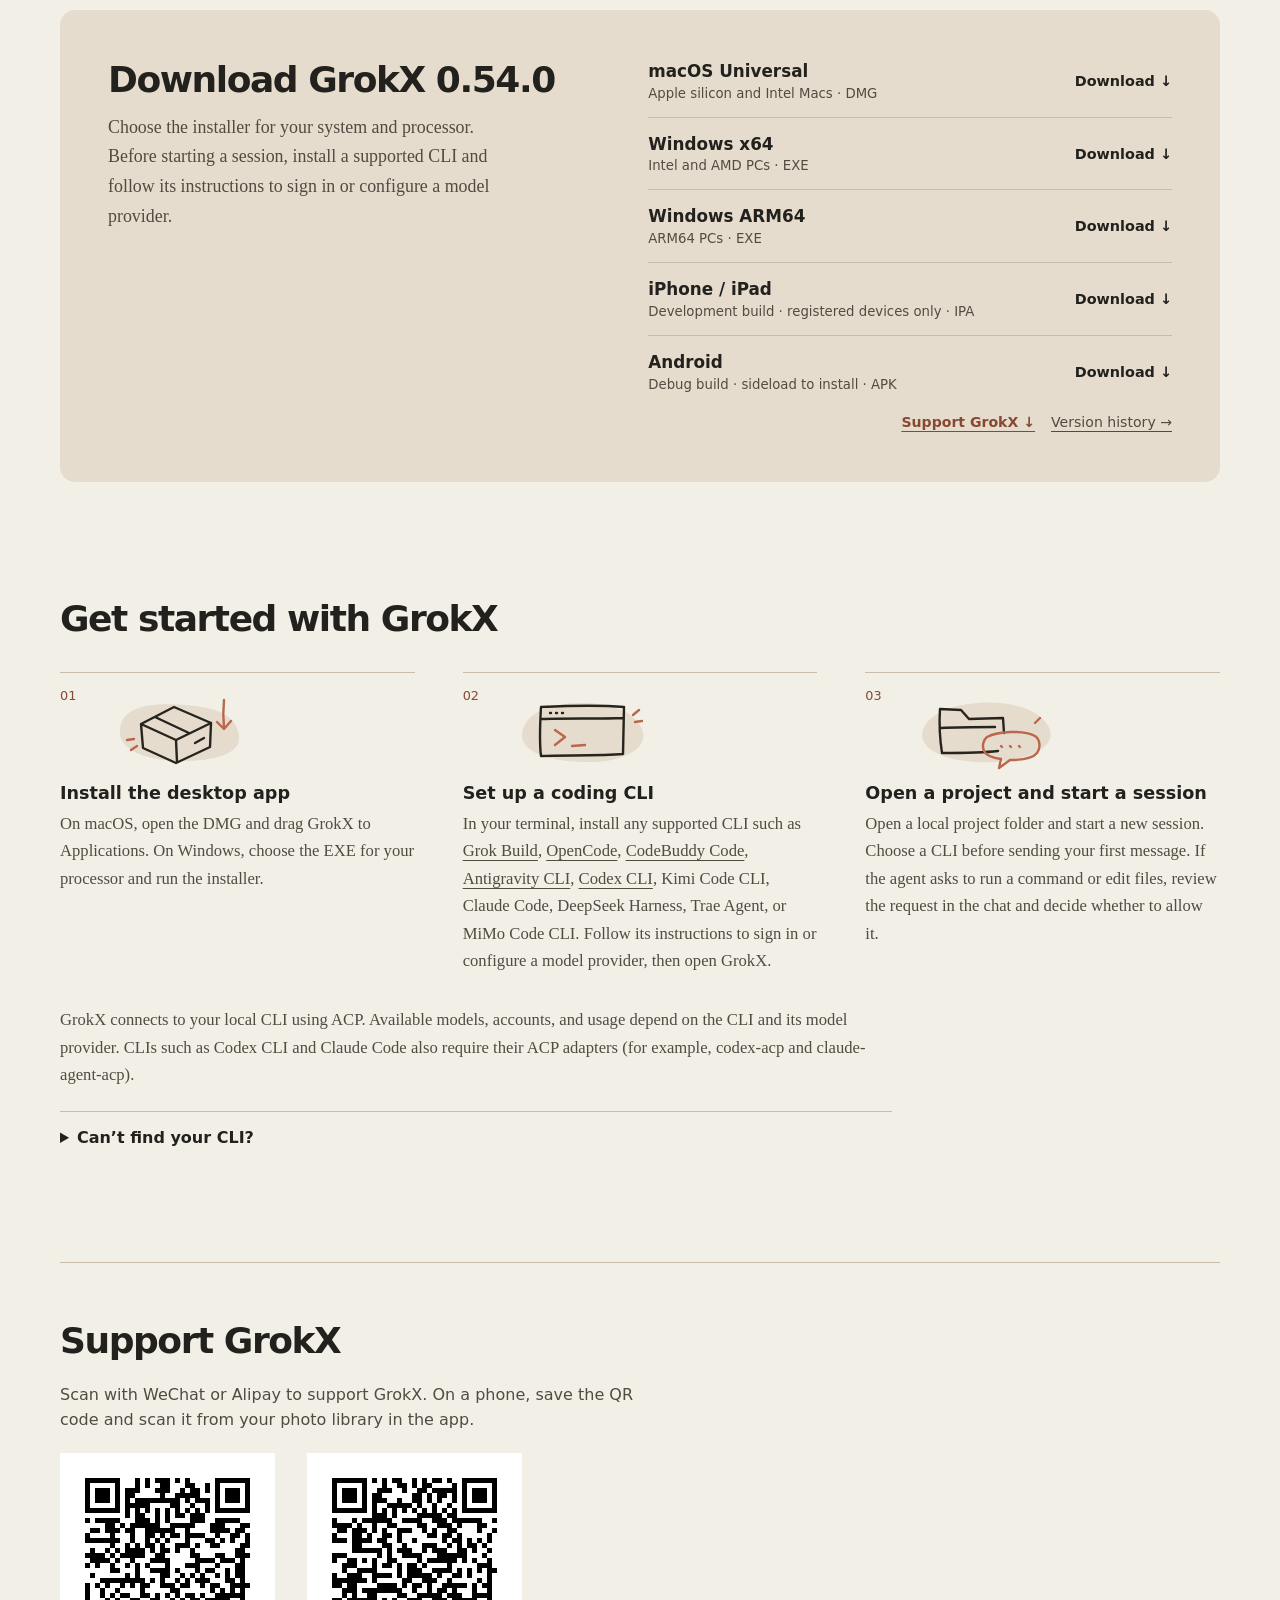
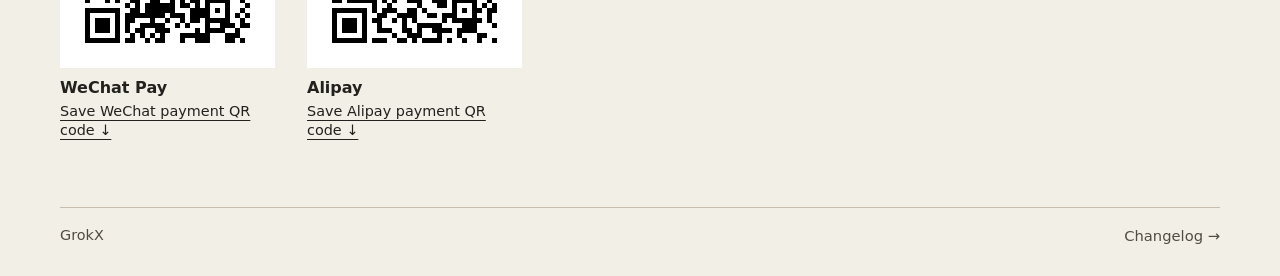
==== commit 52be3fa6: "Update supported CLIs list on landing page (10 CLIs)" ====
--- a/index.html
+++ b/index.html
@@ -200,7 +200,9 @@
         <ul>
           <li>Grok Build</li><li>OpenCode</li>
           <li>CodeBuddy Code</li><li>Google Antigravity CLI</li>
-          <li>Codex CLI</li>
+          <li>Codex CLI</li><li>Kimi Code CLI</li>
+          <li>Claude Code</li><li>DeepSeek Harness</li>
+          <li>Trae Agent</li><li>MiMo Code CLI</li>
         </ul>
       </div>
     </div>
@@ -421,7 +423,7 @@
             <path class="accent" d="m52 42 10 7-10 8m17 1 13-1m48-30 6-5m-4 12 7-1"/>
           </svg>
         </div>
-        <h3 data-en="Set up a coding CLI">准备一个编程 CLI</h3><p><span data-en="In your terminal, install">在终端安装</span> <a href="https://x.ai/cli">Grok Build</a><span data-en=", ">、</span><a href="https://dev.opencode.ai/v2/docs">OpenCode</a><span data-en=", ">、</span><a href="https://www.codebuddy.cn/cli/">CodeBuddy Code</a><span data-en=", ">、</span><a href="https://antigravity.google/docs/cli/overview">Antigravity CLI</a><span data-en=", or "> 或 </span><a href="https://learn.chatgpt.com/docs/codex/cli">Codex CLI</a><span data-en=". Follow its instructions to sign in or configure a model provider, then open GrokX.">。按所选工具的指引登录或配置模型服务，再打开 GrokX。</span></p></article>
+        <h3 data-en="Set up a coding CLI">准备一个编程 CLI</h3><p><span data-en="In your terminal, install any supported CLI such as">在终端安装任意受支持的编程 CLI，例如</span> <a href="https://x.ai/cli">Grok Build</a><span data-en=", ">、</span><a href="https://dev.opencode.ai/v2/docs">OpenCode</a><span data-en=", ">、</span><a href="https://www.codebuddy.cn/cli/">CodeBuddy Code</a><span data-en=", ">、</span><a href="https://antigravity.google/docs/cli/overview">Antigravity CLI</a><span data-en=", ">、</span><a href="https://learn.chatgpt.com/docs/codex/cli">Codex CLI</a><span data-en=", Kimi Code CLI, Claude Code, DeepSeek Harness, Trae Agent, or MiMo Code CLI. Follow its instructions to sign in or configure a model provider, then open GrokX.">、Kimi Code CLI、Claude Code、DeepSeek Harness、Trae Agent 或 MiMo Code CLI。按所选工具的指引登录或配置模型服务，再打开 GrokX。</span></p></article>
       <article>
         <div class="step-visual">
           <span class="step-no">03</span>
@@ -433,7 +435,7 @@
         </div>
         <h3 data-en="Open a project and start a session">打开项目，开始会话</h3><p data-en="Open a local project folder and start a new session. Choose a CLI before sending your first message. If the agent asks to run a command or edit files, review the request in the chat and decide whether to allow it.">选择本地项目目录并新建会话。发送第一条消息前，选择要使用的 CLI。助手请求执行命令或修改文件时，可在会话中查看权限提示并决定是否允许。</p></article>
     </div>
-    <p class="note" data-en="GrokX connects to your local CLI using ACP. Available models, accounts, and usage depend on the CLI and its model provider. Codex CLI also requires the codex-acp adapter.">GrokX 通过 ACP 与本机 CLI 通信。模型、账号和用量由所选 CLI 及其模型服务决定。使用 Codex CLI 还需安装 codex-acp 适配器。</p>
+    <p class="note" data-en="GrokX connects to your local CLI using ACP. Available models, accounts, and usage depend on the CLI and its model provider. CLIs such as Codex CLI and Claude Code also require their ACP adapters (for example, codex-acp and claude-agent-acp).">GrokX 通过 ACP 与本机 CLI 通信。模型、账号和用量由所选 CLI 及其模型服务决定。Codex CLI、Claude Code 等还需配合对应 ACP 适配器（如 codex-acp、claude-agent-acp）。</p>
     <details class="troubleshooting">
       <summary data-en="Can’t find your CLI?">找不到 CLI？</summary>
       <p><span data-en="First, check whether the command runs in your terminal. For example, try">先在终端确认对应命令能运行，例如</span> <code>grok --version</code><span data-en=". If the terminal can’t find it, check that the CLI is installed and its directory is on your PATH. After installing it or changing PATH, quit and reopen GrokX.">。如果终端也找不到命令，请检查 CLI 是否已安装，以及它的目录是否已加入系统 PATH。安装或调整 PATH 后，完全退出并重新打开 GrokX。</span></p>
